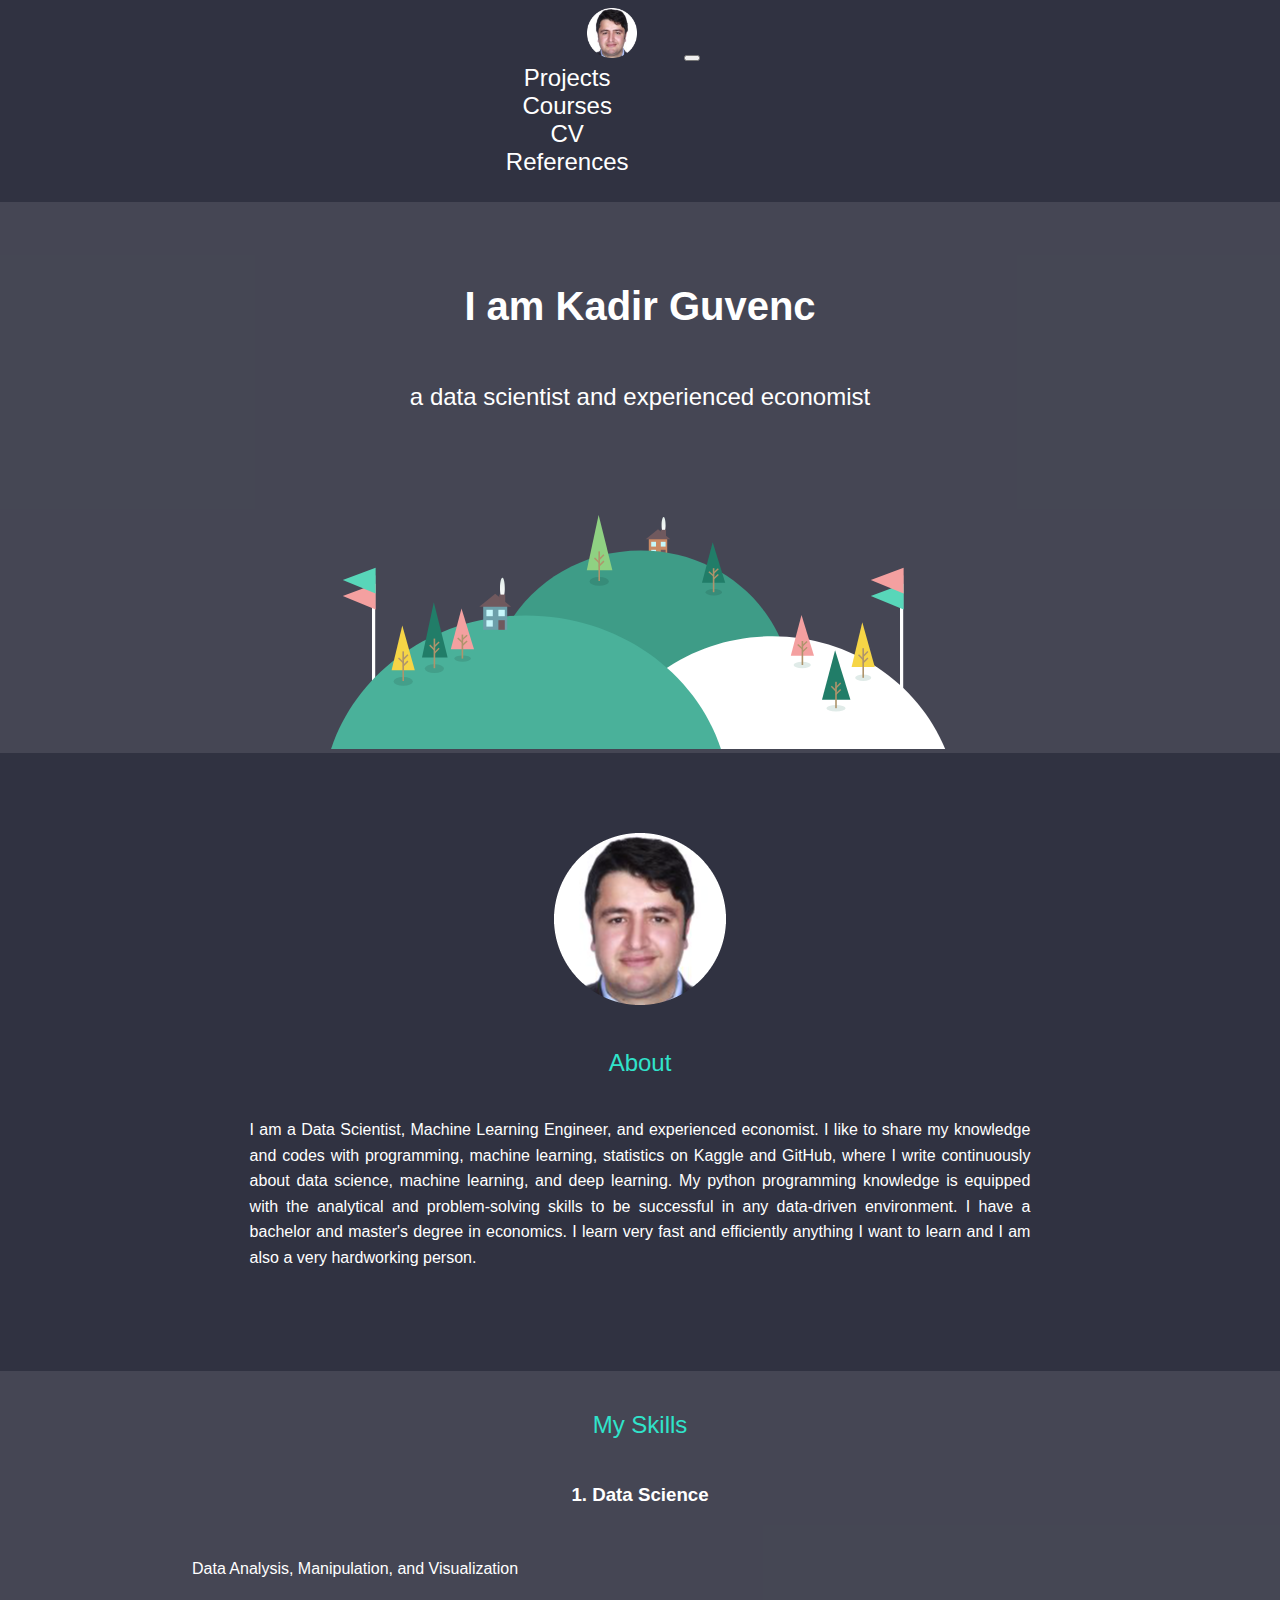
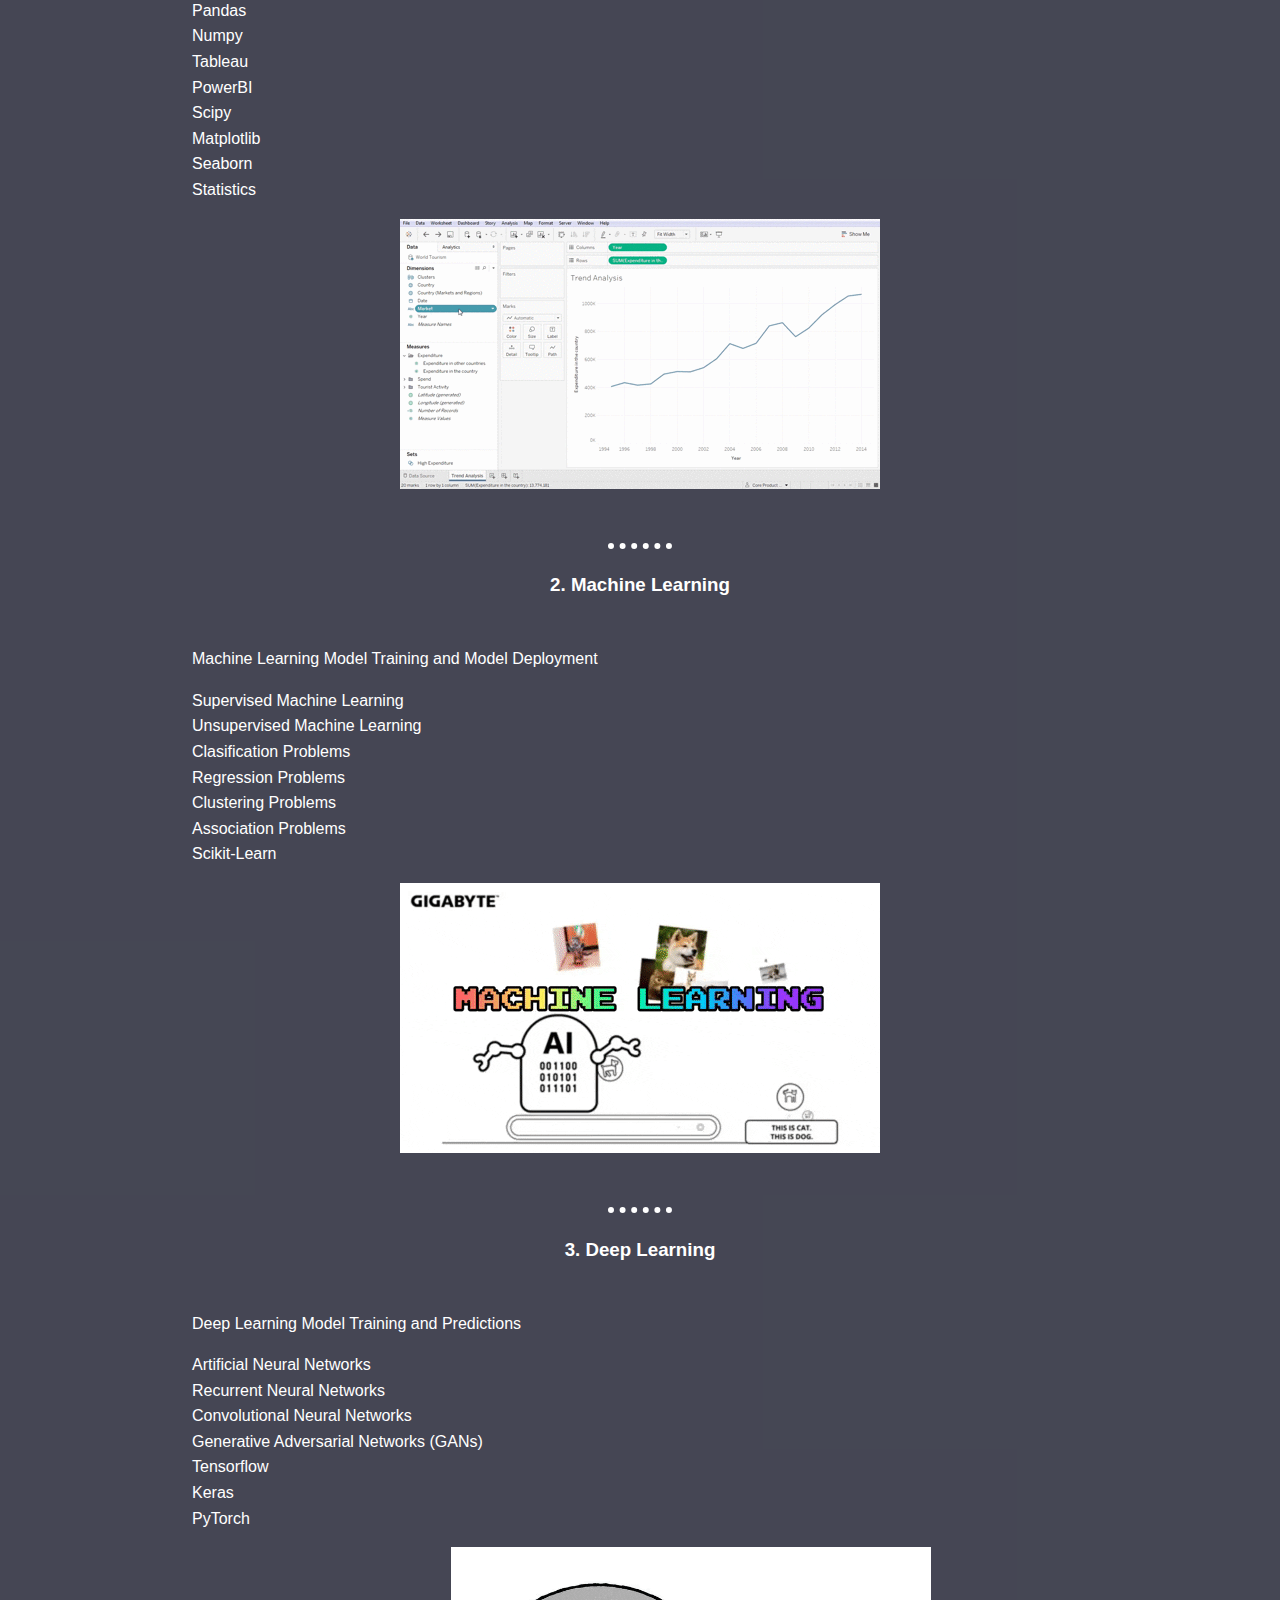
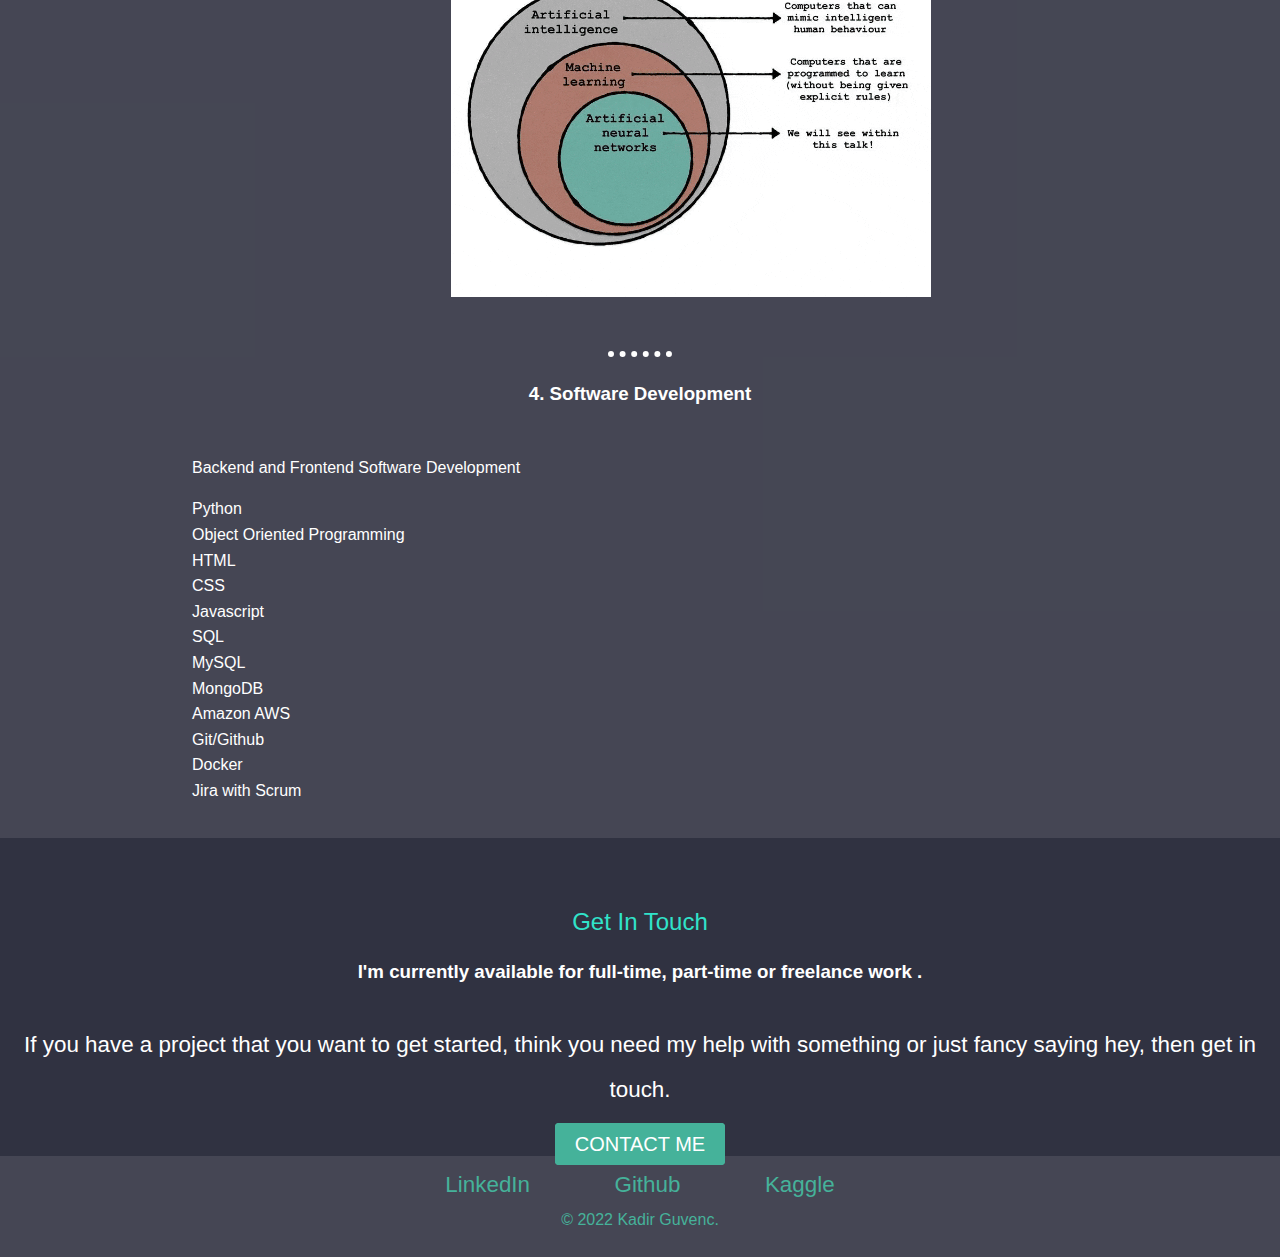
==== index.html @ 765c5919 "main commit" ====
<!DOCTYPE html>
<html>
    <head>
        <meta charset="utf-8">
        <meta http-equiv="X-UA-Compatible" content="IE=edge">
        <title>Kadir Guvenc</title>
        <meta name="description" content="">
        <meta name="viewport" content="width=device-width, initial-scale=1">
        <link
      rel="stylesheet"
      href="https://cdn.jsdelivr.net/npm/bootstrap@4.5.3/dist/css/bootstrap.min.css"
      integrity="sha384-TX8t27EcRE3e/ihU7zmQxVncDAy5uIKz4rEkgIXeMed4M0jlfIDPvg6uqKI2xXr2"
      crossorigin="anonymous"
    />
        <link rel="stylesheet" href="css/styles.css">
        <link rel="icon" href="images/favicon.ico">
        <link rel="preconnect" href="https://fonts.googleapis.com">
        
<link rel="preconnect" href="https://fonts.gstatic.com" crossorigin>
<link href="https://fonts.googleapis.com/css2?family=Merriweather&family=Montserrat&family=Sacramento&display=swap" rel="stylesheet">
    </head>
    <body>
      <div class="container-fluid">
        <nav class="navbar navbar-expand-lg navbar-dark" style="padding: 0;margin-right: 4.1rem;">
          <a class="navbar-brand" href=""
            ><img src="images/kadir-round.png" width="50px" height="50px"
          /></a>
          <button
            class="navbar-toggler"
            type="button"
            data-toggle="collapse"
            data-target="#navbarSupportedContent"
            aria-controls="navbarSupportedContent"
            aria-expanded="false"
            aria-label="Toggle navigation"
          >
            <span class="navbar-toggler-icon"></span>
          </button>
          <div class="collapse navbar-collapse" id="navbarSupportedContent" >
            <ul class="navbar-nav ml-auto" >
              <li class="nav-item">
                <a class="nav-link" href="templates/project.html">Projects</a>
              </li>
              <li class="nav-item">
                <a class="nav-link" href="templates/course.html">Courses</a>
              </li>
              <li class="nav-item">
                <a class="nav-link" href="templates/cv.html">CV</a>
              </li>
              <li class="nav-item">
                <a class="nav-link" href="templates/reference.html">References</a>
              </li>
            </ul>
          </div>
        </nav>
      </div>
        <div class="top-container">
            <h1 class="myname">I am Kadir Guvenc</h1>
            <p class="occupation">a data scientist and experienced economist</p>
            <object class="mountain"  data="images/land.svg" width="300" height="300"> </object>

        </div>
        <div class="middle-container">
            <div class="profile">
              <img src="images/kadir-round.png" alt="">
              <h2 style="padding-top:20px; padding-bottom:20px">About</h2>
              <p class="text-about">I am a Data Scientist, Machine Learning Engineer,  and experienced economist. 
                I like to share my knowledge and codes with programming, machine learning, statistics on Kaggle and GitHub, 
                where I write continuously about data science, machine learning, and deep learning.  
                My python programming knowledge is equipped with the analytical and problem-solving skills to be successful in any data-driven environment.
                 I have a bachelor and master's degree in economics. 
            I learn very fast and efficiently anything I want to learn and I am also a very hardworking person.</p>
            </div></div>
         
            <div class=" skills">
              <h2 style="padding-top:40px; padding-bottom:20px">My Skills</h2>
                <h3>1. Data Science</h3>
                <div class="container-fluid">
                  <div class="row">
                <div class="col-md-4 datascience"> 
                  <p style="text-align: left;"> Data Analysis, Manipulation, and Visualization</p>
                  <p><ul style="text-align:left;">
                    <li> Pandas</li>
                    <li> Numpy</li>
                    <li> Tableau</li>
                    <li> PowerBI</li>
                    <li> Scipy</li>
                    <li> Matplotlib</li>
                    <li> Seaborn</li>
                    <li> Statistics</li>
                  </ul></p>
                </div>
                <div class="col-md-6 datascienceimage"><img class="" src="images/datasceince.gif" alt="">  </div>
              </div>                      
              <hr size="2" class="myline" style="border-color:#fff">
              <h3>2. Machine Learning</h3>
              <div class="container-fluid">
              <div class="row">
                <div class="col-md-4 machinelearning"> 
                  <p style="text-align: left;"> Machine Learning Model Training and Model Deployment</p>
                  <p><ul style="text-align:left;">
                    <li> Supervised Machine Learning</li>
                    <li> Unsupervised Machine Learning</li>
                    <li> Clasification Problems</li>
                    <li> Regression Problems</li>
                    <li> Clustering Problems</li>
                    <li> Association Problems</li>
                    <li> Scikit-Learn</li>
              
                  </ul></p>
                </div>
                <div class="col-md-6 machinelearningimage"><img class="" src="images/machinelearning.gif" alt="">  </div> 
                
              </div>
            </div>
              <hr size="2" class="myline" style="border-color:#fff">
                <h3>3. Deep Learning</h3>
                <div class="container-fluid">
                  <div class="row">
                <div class="col-md-4 deeplearning"> 
                  <p style="text-align:left;"> Deep Learning Model Training and Predictions</p>
                  <p><ul style="text-align:left;">
                    <li> Artificial Neural Networks</li>
                    <li> Recurrent Neural Networks</li>
                    <li> Convolutional  Neural Networks</li>
                    <li> Generative Adversarial Networks (GANs)</li>
                    <li> Tensorflow</li>
                    <li> Keras</li>
                    <li> PyTorch</li>
                  </ul></p>
                </div>
                <div class="col-md-4 deeplearningimage"><img class="" src="images/deeplearning2.gif" alt="">  </div> 
              </div>
              </div>
            </div>
              <hr size="2" class="myline" style="border-color:#fff">
              
                <h3>4. Software Development</h3>
                <div class="container-fluid">
                <div class="row">
                <div class="col-md-4 software"> 
                  <p style="text-align: left;"> Backend and Frontend Software Development</p>
                  <p><ul style="text-align:left;">
                    <li> Python</li>
                    <li> Object Oriented Programming</li>
                    <li> HTML</li>
                    <li> CSS</li>
                    <li> Javascript</li>
                    <li> SQL</li>
                    <li> MySQL</li>
                    <li> MongoDB</li>
                    <li> Amazon AWS</li>
                    <li> Git/Github</li>
                    <li> Docker</li>
                    <li> Jira with Scrum</li>
                  </ul></p>
                </div>
                <div class="col-md-6 softwareimage"><img class="" src="images/software.gif" alt="">  </div> 
              </div>
            </div></div>
    
            <div class="contact-me">
              <h2>Get In Touch</h2>
              <h3 style="color:#fff">I'm currently available for full-time, part-time or freelance work .</h3>
              <p class="contact-message">If you have a project that you want to get started, think you need my help with something or just fancy saying hey, then get in touch.</p>
              <a class="btn contactbutton" href="mailto:kgvenc@gmail.com" style="color: #fff;margin-bottom:2%;width:30%: text-size:1.4rem">CONTACT ME</a>
            </div>
          </div>
          
          
          <div class="bottom-container">
            <a class="footer-link" href="https://www.linkedin.com/in/kadir-g%C3%BCven%C3%A7-b48811123/">LinkedIn</a>
            <a class="footer-link" href="https://github.com/kadirguvenc1986">Github</a>
            <a class="footer-link" href="https://www.kaggle.com/kadirgven">Kaggle</a>
            <p class="footer-copy">© 2022 Kadir Guvenc.</p>
          </div>
          
       
          <script>
    
            var nav = document.getElementById('navlist');
        
            function toggleNav () {       
        
                if ( nav.style.display === "" )
                nav.style.display = "block";
        
                else
                nav.style.display = "";
            }
        
        
            function windowResizeHandler () {
                if ( screen.width > 500 )
                nav.style.display = "";
            }
        
            window.addEventListener("resize", windowResizeHandler);
        
        </script>
        <script src="https://code.jquery.com/jquery-3.5.1.slim.min.js" integrity="sha384-DfXdz2htPH0lsSSs5nCTpuj/zy4C+OGpamoFVy38MVBnE+IbbVYUew+OrCXaRkfj" crossorigin="anonymous"></script>
  <script src="https://cdn.jsdelivr.net/npm/bootstrap@4.5.3/dist/js/bootstrap.bundle.min.js" integrity="sha384-ho+j7jyWK8fNQe+A12Hb8AhRq26LrZ/JpcUGGOn+Y7RsweNrtN/tE3MoK7ZeZDyx" crossorigin="anonymous"></script>
  <script src="https://use.fontawesome.com/08f3a01af2.js"></script>
  <script src="https://code.iconify.design/2/2.2.1/iconify.min.js"></script>
    </body>
</html>
---- css/styles.css ----
body {
  margin: 0;
  padding: 0;
  text-align: center;
  font-family: "Franklin Gothic Medium", "Arial Narrow", Arial, sans-serif;
  color: #fff;
  background-color: #303241;
}

h1 {
  font-family: "Franklin Gothic Medium", "Arial Narrow", Arial, sans-serif;
  color: #66bfbf;
  font-weight: bold;
}
h2 {
  font-family: "Franklin Gothic Medium", "Arial Narrow", Arial, sans-serif;
  color: #30e3ca;
  font-weight: normal;
}
h3 {
  font-family: "Franklin Gothic Medium", "Arial Narrow", Arial, sans-serif;
  color: #fff;
  margin: 2% auto;
}
.row {
  margin: 3% auto;
}
a {
  color: #45b29a;
  font-family: "Franklin Gothic Medium", "Arial Narrow", Arial, sans-serif;
  margin: 10px 40px;
  text-decoration: none;
  font-size: 1.4rem;
  font-weight: 400;
}
a:hover {
  color: #eaf6f6;
}

.top-container {
  position: relative;
  background-color: rgba(255, 255, 255, 0.1);
  margin: 0px;
  border: 0px;
  font-family: "Franklin Gothic Medium", "Arial Narrow", Arial, sans-serif;
  color: #66bfbf;
}
.middle-container {
  margin: 80px auto;
  font-family: "Franklin Gothic Medium", "Arial Narrow", Arial, sans-serif;
}
.bottom-container {
  color: #66bfbf;
  background-color: rgba(255, 255, 255, 0.1);
  padding: 1rem 0;
  display: block;
  text-align: center;
  align-items: center;
  font-family: "Franklin Gothic Medium", "Arial Narrow", Arial, sans-serif;
}
.upper-cloud {
  position: relative;
  left: 20%;
  width: 200px;
  height: 200px;
  margin-right: 2%;
}
.lower-cloud {
  position: absolute;
  width: 200px;
  height: 200px;
  bottom: 30%;
  left: 10%;
}
.mountain {
  margin-top: 5%;
  width: 50%;
  height: 50%;
}
.myname {
  padding-top: 5%;
  line-height: 2;
  width:100%
  margin: 0 auto 0 auto;
  font-size: 2.5rem;
  color: #fff;
  text-align:center;
}
.occupation {
  text-align:center;
  line-height: 2;
  font-size: 1.5rem;
  color: #fff;
  font-weight: normal;
  width:100%
}
.profile {
  color: #66bfbf;
  text-align: center;
}
.text-about {
  text-align: justify;
  width: 61%;
  margin: auto auto 100px auto;
  color: #fff;
  line-height: 1.6;
}
.myline {
  border-style: none;
  border-top-style: dotted;
  width: 5%;
  border-color: #fff;
  border-width: 6px;
  margin: auto;
}
.row {
  margin: 50px auto;
  text-align: center;
}
.skills {
  margin: 70px auto;
  width: 100%;
  background-color: rgba(255, 255, 255, 0.1);
  color: #fff;
}
.datascience {
  line-height: 1.6;
  text-align: center;
  margin-left: 15%;
}
.datascienceimage {
  text-align: center;
}
.machinelearning {
  line-height: 1.6;
  margin-left: 15%;
  text-align: center;
}
.machinelearningimage {
  text-align: center;
}
.deeplearning {
  line-height: 1.6;
  text-align: center;
  margin-left: 15%;
}
.deeplearningimage {
  text-align: center;
  align-items: center;
  margin-left: 8%;
}
.software {
  line-height: 1.6;
  line-height: 1.6;
  margin-left: 15%;
}
.softwareimage {
  text-align: center;
}
.contact-message {
  width: 40%;
  margin: 40px auto 20px;
  font-weight: 300px;
  line-height: 2;
  font-size: 1.4rem;
  width: 100%;
}
.btn {
  background: #45b29a;
  background-image: -webkit-linear-gradient(top, #45b29a, #45b29a);
  background-image: -moz-linear-gradient(top, #45b29a, #45b29a);
  background-image: -ms-linear-gradient(top, #45b29a, #45b29a);
  background-image: -o-linear-gradient(top, #45b29a, #45b29a);
  background-image: linear-gradient(to bottom, #45b29a, #45b29a);
  -webkit-border-radius: 4;
  -moz-border-radius: 4;
  border-radius: 4px;
  font-family: Arial;
  color: #1b7f69;
  font-size: 20px;
  padding: 10px 20px 10px 20px;
  text-decoration: none;
}

.btn:hover {
  background: #3cb0fd;
  background-image: -webkit-linear-gradient(top, #3cb0fd, #3498db);
  background-image: -moz-linear-gradient(top, #3cb0fd, #3498db);
  background-image: -ms-linear-gradient(top, #3cb0fd, #3498db);
  background-image: -o-linear-gradient(top, #3cb0fd, #3498db);
  background-image: linear-gradient(to bottom, #3cb0fd, #3498db);
  font-family: "Montserrat", sans-serif;
  text-decoration: none;
}
.footer-copy {
  color: #45b29a;
  text-align: center;
  font-weight: 400;
  margin: 1% auto;
  font-family: "Franklin Gothic Medium", "Arial Narrow", Arial, sans-serif;
}
.contact-me {
  margin-top: 70px;
  color: #fff;
}

#toggle-nav {
  display: none;
  margin: auto;
  cursor: pointer;
}
#testimonials {
  text-align: center;
  background-color: #eaf6f6;
  color: #000;
  font-size: 1.5rem;
}
#carouselTestiomonials {
  background-color: #eaf6f6;
}
.carousel-item {
  padding: 7% 15% 7% 15%;
}
.testimonial-image {
  border-radius: 100%;
  margin-right: 2%;
}

@media all and (max-width: 800px) {
  .text-about {
  text-align: justify;
  width: 90%;
  margin: auto auto 100px auto;
  color: #fff;
  line-height: 1.6;
}
  .deeplearningimage{display:none;}
  .datascienceimage{display:none;}
  .softwareimage{display:none;}
  .machinelearningimage{display:none;}
  .upper-cloud {
    align-items: center;
    text-align: center;
    display:none;
  }
  .testimonial-image {
    border-radius: 100%;
    margin-right: 2%;
    width: 200px;
    height: 200px;
    align-items: center;
    text-align: center;
  }
  .contactbutton {
    width: 100px;
    font-size: 0.8rem;
  }
  .lower-cloud {
   align-items: center;
    text-align: center;
    display:none;
  }
  .myname {
    margin-top: 5%;
    margin-bottom: 12%;
    width: 100%;
    margin: 0 auto 0 auto;
    font-size: 1.3rem;
    color: #fff;
    line-height: 2;
    align-items:center;
    text-align:center;
  }
  .occupation {
    margin-bottom: 12%;
    font-size: 1.2rem;
    line-height: 2;
    width: 100%;
    align-items:center;
    text-align:center;
  }
  .navbar {
    padding: 1.6em;
  }

  #navlist {
    flex-direction: column;
    display: none;
  }

  #toggle-nav {
    display: block;
    color: white;
    margin-right:3%;
    padding-right:3%;
  }
}
.navbar {
  font-size: 1.5rem;
  font-family: "Franklin Gothic Medium", "Arial Narrow", Arial, sans-serif;
  text-align: center;
  margin: 0.6% 2.5%;
}
.nav-item {
  margin-right: 7rem;
}
.nav-link {
  font-size: 1.5rem;
}
.reference-navbar {
  font-size: 1.5rem;
  font-family: "Franklin Gothic Medium", "Arial Narrow", Arial, sans-serif;
  background-color: #303241;
  padding: 0;
}
body {
  background-color: #303241;
}
#mainCoantiner {
  background-image: url("https://1.bp.blogspot.com/-Fo3iRt97ZXY/XvSG4EMwi0I/AAAAAAAAVEo/mrApRTcVVRk1m-fX9K-ffNwRUXlHUocdwCLcBGAsYHQ/s1600/h.jpg");

  background-color: #181828;
  height: 100%;
  width: 100%;
  padding-bottom: 50px;
}

.nav-link {
  color: #fff;
}
.mystyleSec {
  background-image: url(http://thepatternlibrary.com/img/h.jpg);
}

.mystylethird {
  background-image: url("https://www.toptal.com/designers/subtlepatterns/patterns/binding_dark.png");
}
/*************header*******/

.main-header {
  top: 0;
  left: 0;
  z-index: 20;
  -webkit-transform: translate3d(0, 0, 0);
  height: 70px;
  width: 100%;
  bottom: inherit;
  text-align: center;
  background: rgba(28, 31, 47, 0.16);
  overflow: hidden;
  border: 1px solid #2e344d;
  -webkit-transition: all 0.3s ease-in-out 0s;
  -moz-transition: all 0.3s ease-in-out 0s;
  -ms-transition: all 0.3s ease-in-out 0s;
  -o-transition: all 0.3s ease-in-out 0s;
  transition: all 0.3s ease-in-out 0s;
  box-shadow: 10px 10px 36px rgb(0, 0, 0, 0.5),
    -13px -13px 23px rgba(255, 255, 255, 0.03);
  border-width: 1px 0px 0 1px;
}

.folio-btn {
  position: absolute;
  bottom: 0;
  background: rgba(255, 255, 255, 0.03);
  border-top: 1px solid rgba(255, 255, 255, 0.1);
  right: 0;
  height: 70px;
  width: 70px;
}

.folio-btn-item {
  position: absolute;
  width: 40px;
  height: 40px;
  left: 15px;
  top: 15px;
}

.folio-btn-dot {
  float: left;
  width: 33.3%;
  height: 33.3%;
  position: relative;
}

.folio-btn-dot:before {
  content: "";
  position: absolute;
  left: 50%;
  top: 50%;
  width: 4px;
  height: 4px;
  margin: -2px 0 0 -2px;
  border-radius: 50%;
  transition: all 300ms linear;
  transform: scale(1);
}

.folio-btn-dot:before {
  background: #00bcd4;
}

.folio-btn:hover .folio-btn-dot:first-child:before,
.folio-btn:hover .folio-btn-dot:nth-child(3):before,
.folio-btn:hover .folio-btn-dot:nth-child(4):before,
.folio-btn:hover .folio-btn-dot:nth-child(8):before {
  transform: scale(1.8);
  opacity: 0.5;
}

/***social***/
.header-social {
  position: absolute;
  z-index: 20;
  width: auto;
  bottom: 17px;
  right: 90px;
  padding: 0;
  min-width: 140px;
  box-shadow: 3px 9px 16px rgb(0, 0, 0, 0.4),
    -3px -3px 10px rgba(255, 255, 255, 0.06),
    inset 14px 14px 26px rgb(0, 0, 0, 0.3),
    inset -3px -3px 15px rgba(255, 255, 255, 0.05);
  border-width: 1px 0px 0px 1px;
  border-style: solid;
  border-color: #2e344d;
}

.header-social:before {
  background: #00bcd4;
}

.header-social:before {
  content: "";
  position: absolute;
  left: 50%;
  top: -3px;
  width: 36px;
  margin-left: -18px;
  height: 6px;
}

.header-social li {
  display: block;
  float: left;
  margin-top: 0;
}

.header-social li a {
  width: 36px;
  height: 36px;
  line-height: 36px;
  display: inline-block;
  font-size: 12px;
  border-style: solid;
  color: rgba(255, 255, 255, 0.41);
  border: 1px solid rgba(255, 255, 255, 0.08);
  transition: all 300ms linear;
}

.header-social li a:hover {
  color: #00bcd4;
  cursor: pointer;
}

ul,
li {
  border: none;
  outline: 0;
  font-weight: inherit;
  font-style: inherit;
  font-size: 100%;
  font-family: inherit;
  vertical-align: baseline;
  text-decoration: none;
  margin: 0;
  padding: 0;
}

ol,
ul {
  list-style: none;
}

.main-header:before {
  content: "";
  position: absolute;
  left: 10px;
  width: 60px;
  height: 1px;
  bottom: 120px;
  background: rgba(255, 255, 255, 0.1);
}

/***end*****/

.card {
  border: none;
  border-radius: 30px;
  background-color: #14edaa;
}

.wow-bg {
  background-color: #141421;
  border: 1px solid #2e2e4c;
  box-shadow: 3px 9px 16px rgb(0, 0, 0, 0.4),
    -3px -3px 10px rgba(255, 255, 255, 0.06),
    inset 14px 14px 26px rgb(0, 0, 0, 0.3),
    inset -3px -3px 15px rgba(255, 255, 255, 0.05);
  border-radius: 10px;
  margin-top: 4px;
}

.starsec {
  content: " ";
  position: absolute;
  width: 3px;
  height: 3px;
  background: transparent;
  box-shadow: 571px 173px #00bcd4, 1732px 143px #00bcd4, 1745px 454px #ff5722,
    234px 784px #00bcd4, 1793px 1123px #ff9800, 1076px 504px #03a9f4,
    633px 601px #ff5722, 350px 630px #ffeb3b, 1164px 782px #00bcd4,
    76px 690px #3f51b5, 1825px 701px #cddc39, 1646px 578px #ffeb3b,
    544px 293px #2196f3, 445px 1061px #673ab7, 928px 47px #00bcd4,
    168px 1410px #8bc34a, 777px 782px #9c27b0, 1235px 1941px #9c27b0,
    104px 1690px #8bc34a, 1167px 1338px #e91e63, 345px 1652px #009688,
    1682px 1196px #f44336, 1995px 494px #8bc34a, 428px 798px #ff5722,
    340px 1623px #f44336, 605px 349px #9c27b0, 1339px 1344px #673ab7,
    1102px 1745px #3f51b5, 1592px 1676px #2196f3, 419px 1024px #ff9800,
    630px 1033px #4caf50, 1995px 1644px #00bcd4, 1092px 712px #9c27b0,
    1355px 606px #f44336, 622px 1881px #cddc39, 1481px 621px #9e9e9e,
    19px 1348px #8bc34a, 864px 1780px #e91e63, 442px 1136px #2196f3,
    67px 712px #ff5722, 89px 1406px #f44336, 275px 321px #009688,
    592px 630px #e91e63, 1012px 1690px #9c27b0, 1749px 23px #673ab7,
    94px 1542px #ffeb3b, 1201px 1657px #3f51b5, 1505px 692px #2196f3,
    1799px 601px #03a9f4, 656px 811px #00bcd4, 701px 597px #00bcd4,
    1202px 46px #ff5722, 890px 569px #ff5722, 1613px 813px #2196f3,
    223px 252px #ff9800, 983px 1093px #f44336, 726px 1029px #ffc107,
    1764px 778px #cddc39, 622px 1643px #f44336, 174px 1559px #673ab7,
    212px 517px #00bcd4, 340px 505px #fff, 1700px 39px #fff,
    1768px 516px #f44336, 849px 391px #ff9800, 228px 1824px #fff,
    1119px 1680px #ffc107, 812px 1480px #3f51b5, 1438px 1585px #cddc39,
    137px 1397px #fff, 1080px 456px #673ab7, 1208px 1437px #03a9f4,
    857px 281px #f44336, 1254px 1306px #cddc39, 987px 990px #4caf50,
    1655px 911px #00bcd4, 1102px 1216px #ff5722, 1807px 1044px #fff,
    660px 435px #03a9f4, 299px 678px #4caf50, 1193px 115px #ff9800,
    918px 290px #cddc39, 1447px 1422px #ffeb3b, 91px 1273px #9c27b0,
    108px 223px #ffeb3b, 146px 754px #00bcd4, 461px 1446px #ff5722,
    1004px 391px #673ab7, 1529px 516px #f44336, 1206px 845px #cddc39,
    347px 583px #009688, 1102px 1332px #f44336, 709px 1756px #00bcd4,
    1972px 248px #fff, 1669px 1344px #ff5722, 1132px 406px #f44336,
    320px 1076px #cddc39, 126px 943px #ffeb3b, 263px 604px #ff5722,
    1546px 692px #f44336;
  animation: animStar 150s linear infinite;
}

.starthird {
  content: " ";
  position: absolute;
  width: 3px;
  height: 3px;
  background: transparent;
  box-shadow: 571px 173px #00bcd4, 1732px 143px #00bcd4, 1745px 454px #ff5722,
    234px 784px #00bcd4, 1793px 1123px #ff9800, 1076px 504px #03a9f4,
    633px 601px #ff5722, 350px 630px #ffeb3b, 1164px 782px #00bcd4,
    76px 690px #3f51b5, 1825px 701px #cddc39, 1646px 578px #ffeb3b,
    544px 293px #2196f3, 445px 1061px #673ab7, 928px 47px #00bcd4,
    168px 1410px #8bc34a, 777px 782px #9c27b0, 1235px 1941px #9c27b0,
    104px 1690px #8bc34a, 1167px 1338px #e91e63, 345px 1652px #009688,
    1682px 1196px #f44336, 1995px 494px #8bc34a, 428px 798px #ff5722,
    340px 1623px #f44336, 605px 349px #9c27b0, 1339px 1344px #673ab7,
    1102px 1745px #3f51b5, 1592px 1676px #2196f3, 419px 1024px #ff9800,
    630px 1033px #4caf50, 1995px 1644px #00bcd4, 1092px 712px #9c27b0,
    1355px 606px #f44336, 622px 1881px #cddc39, 1481px 621px #9e9e9e,
    19px 1348px #8bc34a, 864px 1780px #e91e63, 442px 1136px #2196f3,
    67px 712px #ff5722, 89px 1406px #f44336, 275px 321px #009688,
    592px 630px #e91e63, 1012px 1690px #9c27b0, 1749px 23px #673ab7,
    94px 1542px #ffeb3b, 1201px 1657px #3f51b5, 1505px 692px #2196f3,
    1799px 601px #03a9f4, 656px 811px #00bcd4, 701px 597px #00bcd4,
    1202px 46px #ff5722, 890px 569px #ff5722, 1613px 813px #2196f3,
    223px 252px #ff9800, 983px 1093px #f44336, 726px 1029px #ffc107,
    1764px 778px #cddc39, 622px 1643px #f44336, 174px 1559px #673ab7,
    212px 517px #00bcd4, 340px 505px #fff, 1700px 39px #fff,
    1768px 516px #f44336, 849px 391px #ff9800, 228px 1824px #fff,
    1119px 1680px #ffc107, 812px 1480px #3f51b5, 1438px 1585px #cddc39,
    137px 1397px #fff, 1080px 456px #673ab7, 1208px 1437px #03a9f4,
    857px 281px #f44336, 1254px 1306px #cddc39, 987px 990px #4caf50,
    1655px 911px #00bcd4, 1102px 1216px #ff5722, 1807px 1044px #fff,
    660px 435px #03a9f4, 299px 678px #4caf50, 1193px 115px #ff9800,
    918px 290px #cddc39, 1447px 1422px #ffeb3b, 91px 1273px #9c27b0,
    108px 223px #ffeb3b, 146px 754px #00bcd4, 461px 1446px #ff5722,
    1004px 391px #673ab7, 1529px 516px #f44336, 1206px 845px #cddc39,
    347px 583px #009688, 1102px 1332px #f44336, 709px 1756px #00bcd4,
    1972px 248px #fff, 1669px 1344px #ff5722, 1132px 406px #f44336,
    320px 1076px #cddc39, 126px 943px #ffeb3b, 263px 604px #ff5722,
    1546px 692px #f44336;
  animation: animStar 10s linear infinite;
}

.starfourth {
  content: " ";
  position: absolute;
  width: 2px;
  height: 2px;
  background: transparent;
  box-shadow: 571px 173px #00bcd4, 1732px 143px #00bcd4, 1745px 454px #ff5722,
    234px 784px #00bcd4, 1793px 1123px #ff9800, 1076px 504px #03a9f4,
    633px 601px #ff5722, 350px 630px #ffeb3b, 1164px 782px #00bcd4,
    76px 690px #3f51b5, 1825px 701px #cddc39, 1646px 578px #ffeb3b,
    544px 293px #2196f3, 445px 1061px #673ab7, 928px 47px #00bcd4,
    168px 1410px #8bc34a, 777px 782px #9c27b0, 1235px 1941px #9c27b0,
    104px 1690px #8bc34a, 1167px 1338px #e91e63, 345px 1652px #009688,
    1682px 1196px #f44336, 1995px 494px #8bc34a, 428px 798px #ff5722,
    340px 1623px #f44336, 605px 349px #9c27b0, 1339px 1344px #673ab7,
    1102px 1745px #3f51b5, 1592px 1676px #2196f3, 419px 1024px #ff9800,
    630px 1033px #4caf50, 1995px 1644px #00bcd4, 1092px 712px #9c27b0,
    1355px 606px #f44336, 622px 1881px #cddc39, 1481px 621px #9e9e9e,
    19px 1348px #8bc34a, 864px 1780px #e91e63, 442px 1136px #2196f3,
    67px 712px #ff5722, 89px 1406px #f44336, 275px 321px #009688,
    592px 630px #e91e63, 1012px 1690px #9c27b0, 1749px 23px #673ab7,
    94px 1542px #ffeb3b, 1201px 1657px #3f51b5, 1505px 692px #2196f3,
    1799px 601px #03a9f4, 656px 811px #00bcd4, 701px 597px #00bcd4,
    1202px 46px #ff5722, 890px 569px #ff5722, 1613px 813px #2196f3,
    223px 252px #ff9800, 983px 1093px #f44336, 726px 1029px #ffc107,
    1764px 778px #cddc39, 622px 1643px #f44336, 174px 1559px #673ab7,
    212px 517px #00bcd4, 340px 505px #fff, 1700px 39px #fff,
    1768px 516px #f44336, 849px 391px #ff9800, 228px 1824px #fff,
    1119px 1680px #ffc107, 812px 1480px #3f51b5, 1438px 1585px #cddc39,
    137px 1397px #fff, 1080px 456px #673ab7, 1208px 1437px #03a9f4,
    857px 281px #f44336, 1254px 1306px #cddc39, 987px 990px #4caf50,
    1655px 911px #00bcd4, 1102px 1216px #ff5722, 1807px 1044px #fff,
    660px 435px #03a9f4, 299px 678px #4caf50, 1193px 115px #ff9800,
    918px 290px #cddc39, 1447px 1422px #ffeb3b, 91px 1273px #9c27b0,
    108px 223px #ffeb3b, 146px 754px #00bcd4, 461px 1446px #ff5722,
    1004px 391px #673ab7, 1529px 516px #f44336, 1206px 845px #cddc39,
    347px 583px #009688, 1102px 1332px #f44336, 709px 1756px #00bcd4,
    1972px 248px #fff, 1669px 1344px #ff5722, 1132px 406px #f44336,
    320px 1076px #cddc39, 126px 943px #ffeb3b, 263px 604px #ff5722,
    1546px 692px #f44336;
  animation: animStar 50s linear infinite;
}

.starfifth {
  content: " ";
  position: absolute;
  width: 1px;
  height: 1px;
  background: transparent;
  box-shadow: 571px 173px #00bcd4, 1732px 143px #00bcd4, 1745px 454px #ff5722,
    234px 784px #00bcd4, 1793px 1123px #ff9800, 1076px 504px #03a9f4,
    633px 601px #ff5722, 350px 630px #ffeb3b, 1164px 782px #00bcd4,
    76px 690px #3f51b5, 1825px 701px #cddc39, 1646px 578px #ffeb3b,
    544px 293px #2196f3, 445px 1061px #673ab7, 928px 47px #00bcd4,
    168px 1410px #8bc34a, 777px 782px #9c27b0, 1235px 1941px #9c27b0,
    104px 1690px #8bc34a, 1167px 1338px #e91e63, 345px 1652px #009688,
    1682px 1196px #f44336, 1995px 494px #8bc34a, 428px 798px #ff5722,
    340px 1623px #f44336, 605px 349px #9c27b0, 1339px 1344px #673ab7,
    1102px 1745px #3f51b5, 1592px 1676px #2196f3, 419px 1024px #ff9800,
    630px 1033px #4caf50, 1995px 1644px #00bcd4, 1092px 712px #9c27b0,
    1355px 606px #f44336, 622px 1881px #cddc39, 1481px 621px #9e9e9e,
    19px 1348px #8bc34a, 864px 1780px #e91e63, 442px 1136px #2196f3,
    67px 712px #ff5722, 89px 1406px #f44336, 275px 321px #009688,
    592px 630px #e91e63, 1012px 1690px #9c27b0, 1749px 23px #673ab7,
    94px 1542px #ffeb3b, 1201px 1657px #3f51b5, 1505px 692px #2196f3,
    1799px 601px #03a9f4, 656px 811px #00bcd4, 701px 597px #00bcd4,
    1202px 46px #ff5722, 890px 569px #ff5722, 1613px 813px #2196f3,
    223px 252px #ff9800, 983px 1093px #f44336, 726px 1029px #ffc107,
    1764px 778px #cddc39, 622px 1643px #f44336, 174px 1559px #673ab7,
    212px 517px #00bcd4, 340px 505px #fff, 1700px 39px #fff,
    1768px 516px #f44336, 849px 391px #ff9800, 228px 1824px #fff,
    1119px 1680px #ffc107, 812px 1480px #3f51b5, 1438px 1585px #cddc39,
    137px 1397px #fff, 1080px 456px #673ab7, 1208px 1437px #03a9f4,
    857px 281px #f44336, 1254px 1306px #cddc39, 987px 990px #4caf50,
    1655px 911px #00bcd4, 1102px 1216px #ff5722, 1807px 1044px #fff,
    660px 435px #03a9f4, 299px 678px #4caf50, 1193px 115px #ff9800,
    918px 290px #cddc39, 1447px 1422px #ffeb3b, 91px 1273px #9c27b0,
    108px 223px #ffeb3b, 146px 754px #00bcd4, 461px 1446px #ff5722,
    1004px 391px #673ab7, 1529px 516px #f44336, 1206px 845px #cddc39,
    347px 583px #009688, 1102px 1332px #f44336, 709px 1756px #00bcd4,
    1972px 248px #fff, 1669px 1344px #ff5722, 1132px 406px #f44336,
    320px 1076px #cddc39, 126px 943px #ffeb3b, 263px 604px #ff5722,
    1546px 692px #f44336;
  animation: animStar 80s linear infinite;
}

@keyframes animStar {
  0% {
    transform: translateY(0px);
  }
  100% {
    transform: translateY(-2000px);
  }
}

.logn-btn {
  background: #1c1f2f;
  border-radius: 30px;
  overflow: hidden;
  border: 1px solid #2e344d;
  -webkit-transition: all 0.3s ease-in-out 0s;
  -moz-transition: all 0.3s ease-in-out 0s;
  -ms-transition: all 0.3s ease-in-out 0s;
  -o-transition: all 0.3s ease-in-out 0s;
  transition: all 0.3s ease-in-out 0s;
  /* box-shadow: 10px 10px 36px rgb(0,0,0,0.5), -13px -13px 23px rgba(255,255,255, 0.03), inset 14px 14px 70px rgb(0,0,0,0.2), inset -15px -15px 30px rgba(255,255,255, 0.04); */
  box-shadow: 0px 2px 26px rgb(0, 0, 0, 0.5),
    0px 7px 13px rgba(255, 255, 255, 0.03);
  margin-top: 30px;
}

.logn-btn:hover {
  background-color: #1c1f2f;
  border-radius: 50px;
  min-width: 140px;
  /* box-shadow: 10px 10px 36px rgb(0,0,0,0.5), -13px -13px 23px rgba(255,255,255, 0.03), inset 14px 14px 70px rgb(0,0,0,0.2), inset -15px -15px 30px rgba(255,255,255, 0.04); */
  box-shadow: 3px 9px 16px rgb(0, 0, 0, 0.4),
    -3px -3px 10px rgba(255, 255, 255, 0.06),
    inset 14px 14px 26px rgb(0, 0, 0, 0.3),
    inset -3px -3px 15px rgba(255, 255, 255, 0.05);
  border-width: 1px 0px 0px 1px;
  border-style: solid;
  border-color: #2e344d;
}

.textbox-dg {
  background: rgba(28, 31, 47, 0.16);
  border-radius: 4px;
  overflow: hidden;
  border: 1px solid #2e344d;
  -webkit-transition: all 0.3s ease-in-out 0s;
  -moz-transition: all 0.3s ease-in-out 0s;
  -ms-transition: all 0.3s ease-in-out 0s;
  -o-transition: all 0.3s ease-in-out 0s;
  transition: all 0.3s ease-in-out 0s;
  /* box-shadow: 10px 10px 36px rgb(0,0,0,0.5), -13px -13px 23px rgba(255,255,255, 0.03), inset 14px 14px 70px rgb(0,0,0,0.2), inset -15px -15px 30px rgba(255,255,255, 0.04); */
  box-shadow: 10px 10px 36px rgb(0, 0, 0, 0.5),
    -13px -13px 23px rgba(255, 255, 255, 0.03);
  border-width: 1px 0px 0 1px;
  margin-top: 15px;
}

.form-control:focus {
  border: 1px solid #344d2e;
  color: #495057;
  outline: 0;
  background: rgb(17, 20, 31);
  border-radius: 4px;
  transition: all 0.3s ease-in-out 0s;
  /* box-shadow: 10px 10px 36px rgb(0,0,0,0.5), -13px -13px 23px rgba(255,255,255, 0.03), inset 14px 14px 70px rgb(0,0,0,0.2), inset -15px -15px 30px rgba(255,255,255, 0.04); */
  box-shadow: 10px 10px 36px rgb(0, 0, 0, 0.5),
    -13px -13px 23px rgba(255, 255, 255, 0.03);
}

.btn-link {
  color: #344d2e;
}

.btn-link:hover {
  color: #2b7a19;
  text-decoration: underline;
}

.btn-primary:not(:disabled):not(.disabled).active,
.btn-primary:not(:disabled):not(.disabled):active,
.show > .btn-primary.dropdown-toggle {
  color: #807f7f;
  background-color: transparent;
  border-color: #2b7a19;
}

.btn-primary.focus,
.btn-primary:focus {
  color: #fff;
  background-color: transparent;
  border-color: transparent;
  box-shadow: 0 0 0 0.2rem rgba(0, 255, 110, 0.25);
}

.mt-6,
.my-6 {
  margin-top: 2rem !important;
}

.socila-btn {
  height: 40px;
  border-radius: 10%;
  width: 40px;
  box-shadow: 3px 9px 16px rgb(0, 0, 0, 0.4),
    -3px -3px 10px rgba(255, 255, 255, 0.06),
    inset 14px 14px 26px rgb(0, 0, 0, 0.3),
    inset -3px -3px 15px rgba(255, 255, 255, 0.05);
  border-width: 1px 0px 0px 1px;
  border-style: solid;
  border-color: rgba(255, 255, 255, 0.2);
  margin-right: 10px;
}

.fb-color {
  color: #3b5998;
}

.incolor {
  color: #007bff;
}

.tweetcolor {
  color: #41a4f7;
}
.driblecolor {
  color: #e83e8c;
}

.colorboard {
  color: #00ffaaed;
}

/***********pricing table**********/
.title-h1 {
  margin-top: 0.5em;
  margin-bottom: 1.4em;
  letter-spacing: 0.05em;
  text-transform: uppercase;
  line-height: inherit;
  color: #ffffff;
  font-size: 38px;
}

.title-h1 .light {
  font-weight: normal;
}

.pricing-price-wrapper {
  background-color: rgba(71, 71, 72, 0.2);
  border-top-right-radius: 50%;
  border-top-left-radius: 50%;
  padding-top: 45px;
  padding-bottom: 34px;
  text-align: center;
  box-shadow: 20px 20px 60px rgba(0, 0, 0, 0.13),
    -20px -20px 60px rgba(29, 29, 29, 0.08);
}
.pricing-price {
  background-color: #393b4a;
  background-color: #00bcd4;
  -webkit-box-shadow: 0px 0px 0px 10px rgba(0, 188, 212, 0.31);
  -moz-box-shadow: 0px 0px 0px 10px rgba(0, 188, 212, 0.31);
  box-shadow: 0px 0px 0px 10px rgba(0, 188, 212, 0.31);
  color: #fff;
  border-radius: 50%;
  height: 180px;
  width: 180px;
  display: inline-block;
  padding-top: 46px;
}

.pricing-cost {
  font-size: 50px;
  font-weight: 300;
  line-height: 1;
}

.pricing-table-style-4 .time {
  font-size: 24px;
  font-weight: 300;
}

.pricing-row-title {
  background-color: #303241;
  padding: 26px 10px;
  text-align: center;
}

.pricing_row_title {
  color: #00bcd4;
  line-height: 38px;
  font-size: 24px;
  font-weight: 700;
  text-transform: uppercase;
}

.pricing-table.pricing-table-style-4 .pricing-row {
  background-color: #393b4a;
}
.pricing-table-style-4 figure.pricing-row:first-of-type {
  padding-top: 15px;
}
.pricing-table-style-4 .pricing-row {
  padding: 5px 10px;
}
figure {
  margin: 0;
  display: block;
}

figure {
  display: block;
  padding-block-start: 0.4em;
  padding-block-end: 0.4em;
  padding-inline-start: 40px;
  padding-inline-end: 40px;
  background-color: rgba(51, 51, 51, 0.4117647058823529);
  text-align: left;
}

.pricing-row:before {
  vertical-align: middle;
  content: "\f058";
  font-family: "Font Awesome 5 Free";
  color: #00bfa5;
  text-align: center;
  padding-right: 10px;
}

.strike:before {
  content: none;
}
.pricing_row_title {
  color: #00bcd4;
}

body {
  color: #5f727f;
}

.pricing-column {
  float: none;
  display: inline-block;
  text-align: left;
  vertical-align: top;
  margin-bottom: 42px;
  -webkit-transition: all 0.3s ease-in-out 0s;
  -moz-transition: all 0.3s ease-in-out 0s;
  -ms-transition: all 0.3s ease-in-out 0s;
  -o-transition: all 0.3s ease-in-out 0s;
  transition: all 0.3s ease-in-out 0s;
}

.pricing-column-wrapper {
  min-width: 271px;
  text-align: center;
}

.pricing-row-title {
  background-color: rgba(48, 50, 65, 0.2);
}

.margin-body {
  position: relative;
  width: 90%;
  box-sizing: border-box;
  margin: auto;
}

.pricing-row {
  border-top: 1px solid #7273723b;
}

.pricing-price-wrapper {
  border-top-right-radius: 50%;
  border-top-left-radius: 50%;
  padding-top: 45px;
}

.pricing-column-wrapper + .pricing-column-wrapper .pricing-price {
  background-color: #a637ec;
  -webkit-box-shadow: 0px 0px 0px 10px rgba(166, 55, 236, 0.31);
  -moz-box-shadow: 0px 0px 0px 10px rgba(166, 55, 236, 0.31);
  box-shadow: 0px 0px 0px 10px rgba(166, 55, 236, 0.31);
}

.strike {
  text-decoration: line-through;
  color: #99a9b5;
}

.pricing-column-wrapper + .pricing-column-wrapper .pricing_row_title {
  color: #a637ec;
}

.pricing-column-wrapper
  + .pricing-column-wrapper
  + .pricing-column-wrapper
  .pricing_row_title {
  color: #ee417c;
}

.pricing-column-wrapper
  + .pricing-column-wrapper
  + .pricing-column-wrapper
  .pricing-price {
  background-color: #ee417c;
  -webkit-box-shadow: 0px 0px 0px 10px rgba(238, 65, 124, 0.31);
  -moz-box-shadow: 0px 0px 0px 10px rgba(238, 65, 124, 0.31);
  box-shadow: 0px 0px 0px 10px rgba(238, 65, 124, 0.31);
}

.pricing-column-wrapper
  + .pricing-column-wrapper
  + .pricing-column-wrapper
  + .pricing-column-wrapper
  .pricing_row_title {
  color: #ff994e;
}

.pricing-column-wrapper
  + .pricing-column-wrapper
  + .pricing-column-wrapper
  + .pricing-column-wrapper
  .pricing-price {
  background-color: #ff994e;
  -webkit-box-shadow: 0px 0px 0px 10px rgba(255, 153, 78, 0.31);
  -moz-box-shadow: 0px 0px 0px 10px rgba(255, 153, 78, 0.31);
  box-shadow: 0px 0px 0px 10px rgba(255, 153, 78, 0.31);
}

.pricing-column-wrapper + .pricing-column-wrapper .pricing-row:before {
  color: #a637ec;
}

.pricing-column-wrapper
  + .pricing-column-wrapper
  + .pricing-column-wrapper
  .pricing-row:before {
  color: #ee417c;
}

.pricing-column-wrapper
  + .pricing-column-wrapper
  + .pricing-column-wrapper
  + .pricing-column-wrapper
  .pricing-row:before {
  color: #ff994e;
}

.gem-button {
  cursor: pointer;
  border-width: 2px;
  line-height: 36px;
  border-style: solid;
  background: transparent;
  height: 40px;
  line-height: 40px;
  padding: 0 17px;
  font-size: 14px;
  margin: 25px;
  position: relative;
  display: inline-block;
  text-align: center;
  text-transform: uppercase;
  white-space: nowrap;
  vertical-align: middle;
}
.gem-green {
  border-radius: 0px;
  border-color: rgb(0, 188, 212);
  color: rgb(0, 188, 212) !important;
}
.gem-green:hover {
  background-color: rgb(0, 188, 212);
  color: rgb(255, 255, 255) !important;
}

.gem-purpel {
  border-radius: 0px;
  border-color: rgb(166, 55, 236);
  color: rgb(166, 55, 236) !important;
}

.gem-purpel:hover {
  background-color: #a637ec;
  color: rgb(255, 255, 255) !important;
}

.gem-orange {
  border-radius: 0px;
  border-color: #ee417c;
  color: #ee417c !important;
}

.gem-orange:hover {
  background-color: #ee417c;
  color: rgb(255, 255, 255) !important;
}

.gem-yellow {
  border-radius: 0px;
  border-color: #ff994e;
  color: #ff994e !important;
}
.gem-yellow:hover {
  background-color: #ff994e;
  color: rgb(255, 255, 255) !important;
}

.gem-button-position-center {
  text-align: center;
  display: block;
  background-color: rgba(0, 0, 0, 0.16862745098039217);
  border-radius: 0px 0px 10px 10px;
}

.pricing-column:hover .pricing-price-wrapper {
  box-shadow: 0px 35px 80px rgba(4, 255, 236, 0.25),
    0px 0px 0px rgba(10, 197, 173, 0.33);
  -webkit-transition: all 0.3s ease-in-out 0s;
  -moz-transition: all 0.3s ease-in-out 0s;
  -ms-transition: all 0.3s ease-in-out 0s;
  -o-transition: all 0.3s ease-in-out 0s;
  transition: all 0.3s ease-in-out 0s;
}

.pricing-column:hover {
  overflow: hidden;
}

.pricing-column-wrapper
  + .pricing-column-wrapper
  .pricing-column:hover
  .pricing-price-wrapper {
  box-shadow: 0px 35px 80px rgba(230, 2, 241, 0.34),
    0px 0px 0px rgba(21, 21, 20, 0.79);
  -webkit-transition: all 0.3s ease-in-out 0s;
  -moz-transition: all 0.3s ease-in-out 0s;
  -ms-transition: all 0.3s ease-in-out 0s;
  -o-transition: all 0.3s ease-in-out 0s;
  transition: all 0.3s ease-in-out 0s;
}

.pricing-column-wrapper
  + .pricing-column-wrapper
  + .pricing-column-wrapper
  .pricing-column:hover
  .pricing-price-wrapper {
  box-shadow: 0px 35px 80px rgba(255, 4, 166, 0.25),
    0px 0px 0px rgba(222, 6, 84, 0.33);
  -webkit-transition: all 0.3s ease-in-out 0s;
  -moz-transition: all 0.3s ease-in-out 0s;
  -ms-transition: all 0.3s ease-in-out 0s;
  -o-transition: all 0.3s ease-in-out 0s;
  transition: all 0.3s ease-in-out 0s;
}

.pricing-column-wrapper
  + .pricing-column-wrapper
  + .pricing-column-wrapper
  + .pricing-column-wrapper
  .pricing-column:hover
  .pricing-price-wrapper {
  box-shadow: 0px 35px 80px rgba(241, 139, 2, 0.34),
    0px 0px 0px rgba(21, 21, 20, 0.79);
  -webkit-transition: all 0.3s ease-in-out 0s;
  -moz-transition: all 0.3s ease-in-out 0s;
  -ms-transition: all 0.3s ease-in-out 0s;
  -o-transition: all 0.3s ease-in-out 0s;
  transition: all 0.3s ease-in-out 0s;
}
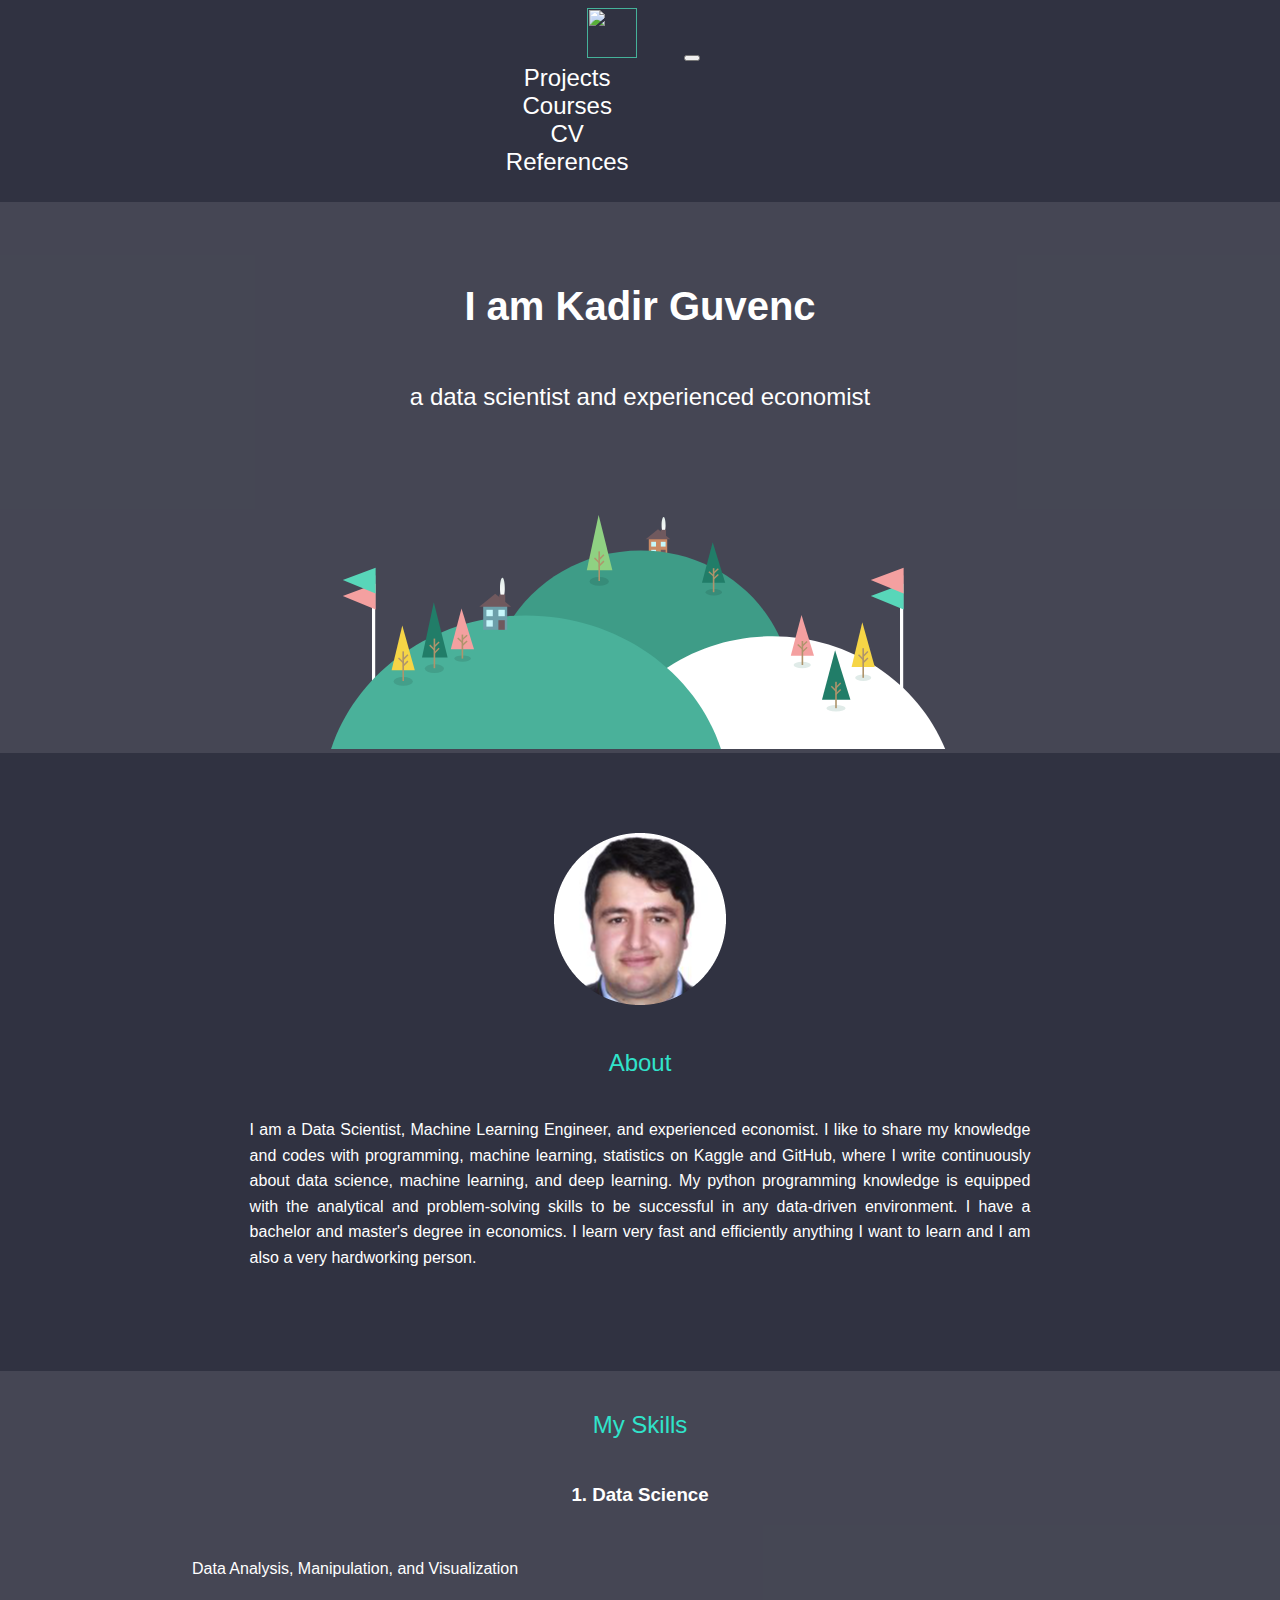
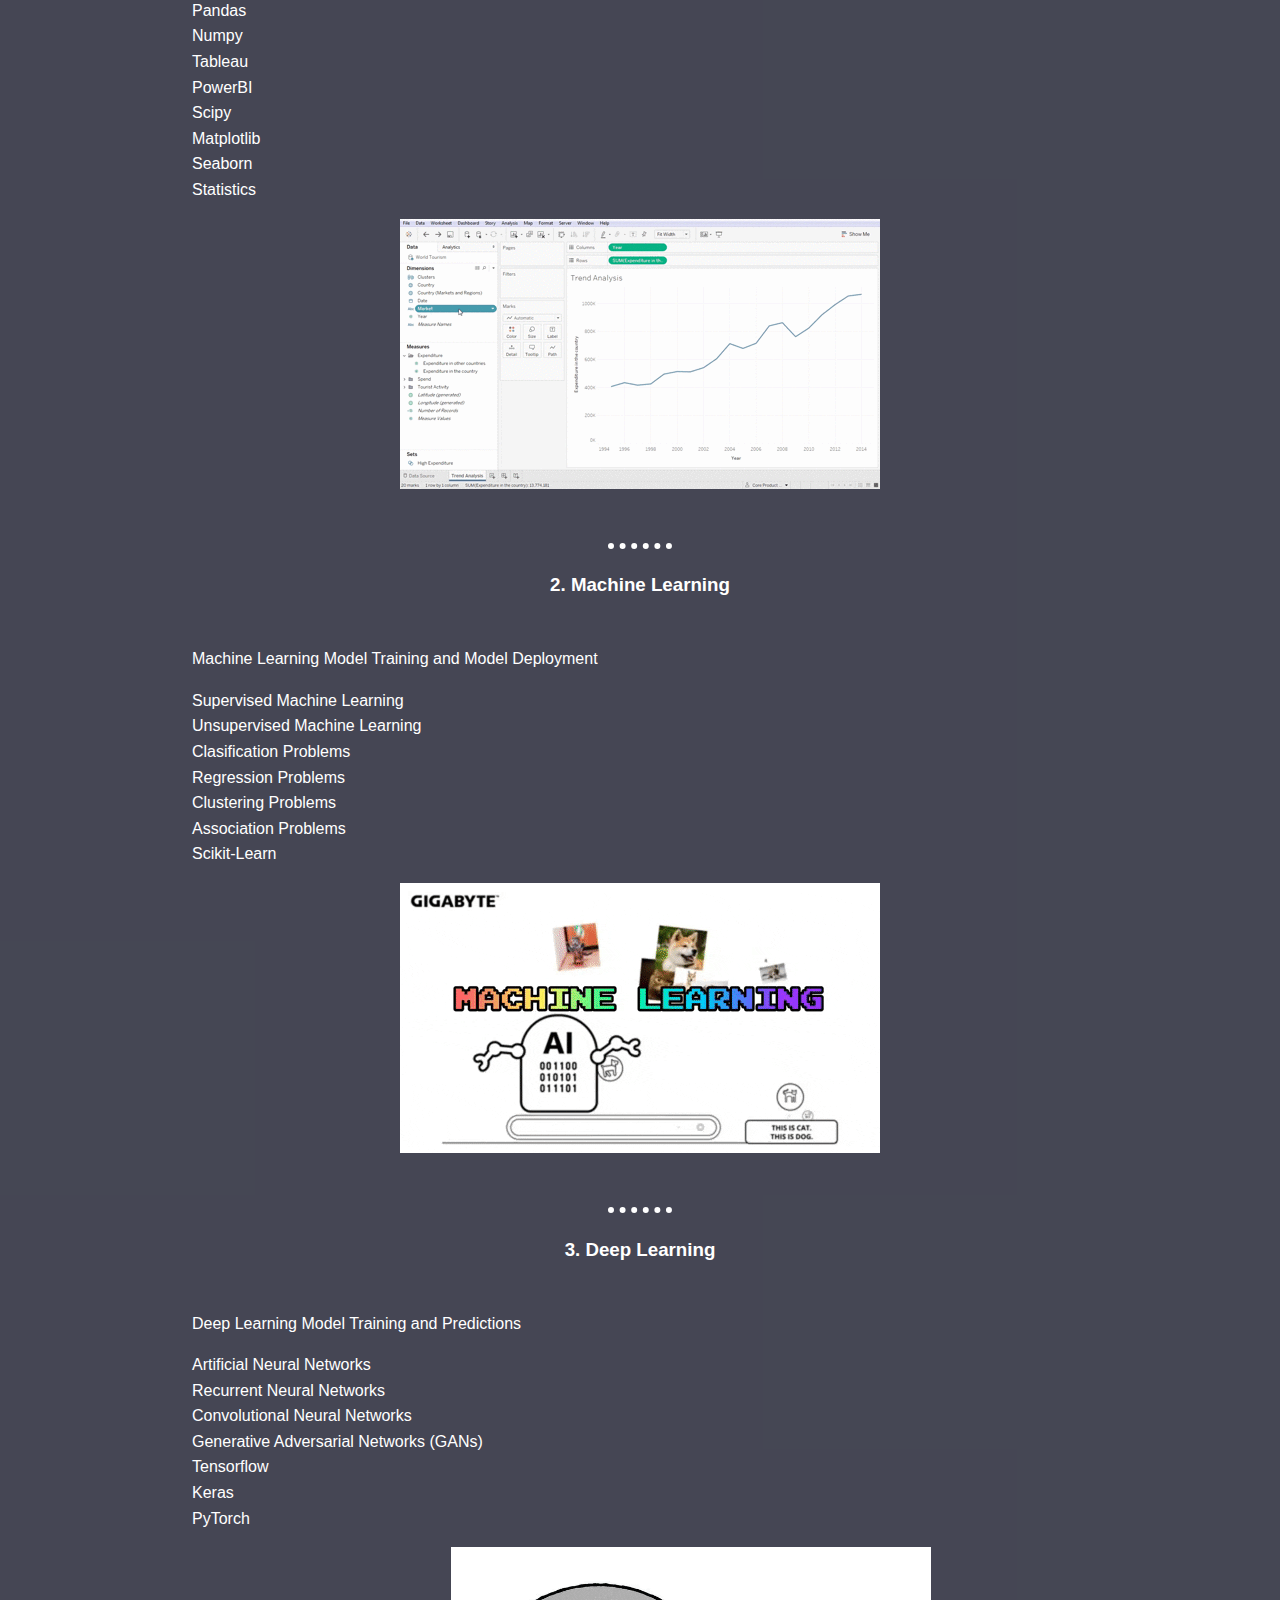
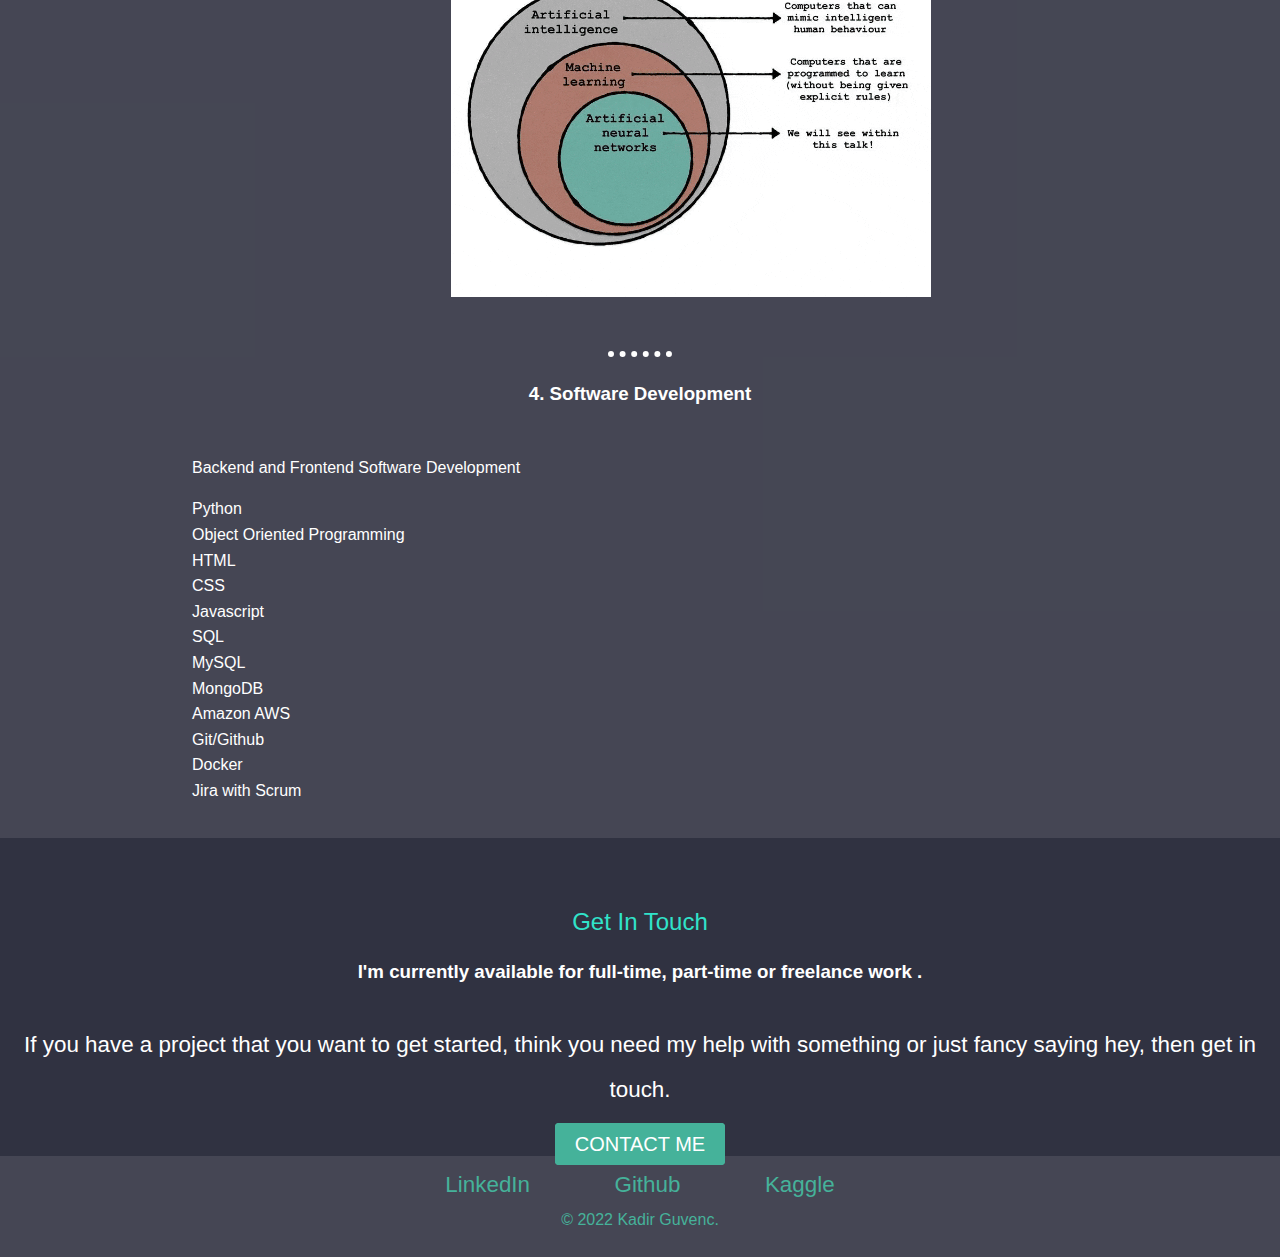
==== commit 4b774a0f: "Update index.html" ====
--- a/index.html
+++ b/index.html
@@ -3,7 +3,7 @@
     <head>
         <meta charset="utf-8">
         <meta http-equiv="X-UA-Compatible" content="IE=edge">
-        <title>Kadir Guvenc</title>
+        <title>Turgut Ozal Guvenc</title>
         <meta name="description" content="">
         <meta name="viewport" content="width=device-width, initial-scale=1">
         <link
@@ -13,7 +13,7 @@
       crossorigin="anonymous"
     />
         <link rel="stylesheet" href="css/styles.css">
-        <link rel="icon" href="images/favicon.ico">
+        <link rel="icon" href="images/turgut.ico">
         <link rel="preconnect" href="https://fonts.googleapis.com">
         
 <link rel="preconnect" href="https://fonts.gstatic.com" crossorigin>
@@ -23,7 +23,7 @@
       <div class="container-fluid">
         <nav class="navbar navbar-expand-lg navbar-dark" style="padding: 0;margin-right: 4.1rem;">
           <a class="navbar-brand" href=""
-            ><img src="images/kadir-round.png" width="50px" height="50px"
+            ><img src="images/turgut.png" width="50px" height="50px"
           /></a>
           <button
             class="navbar-toggler"
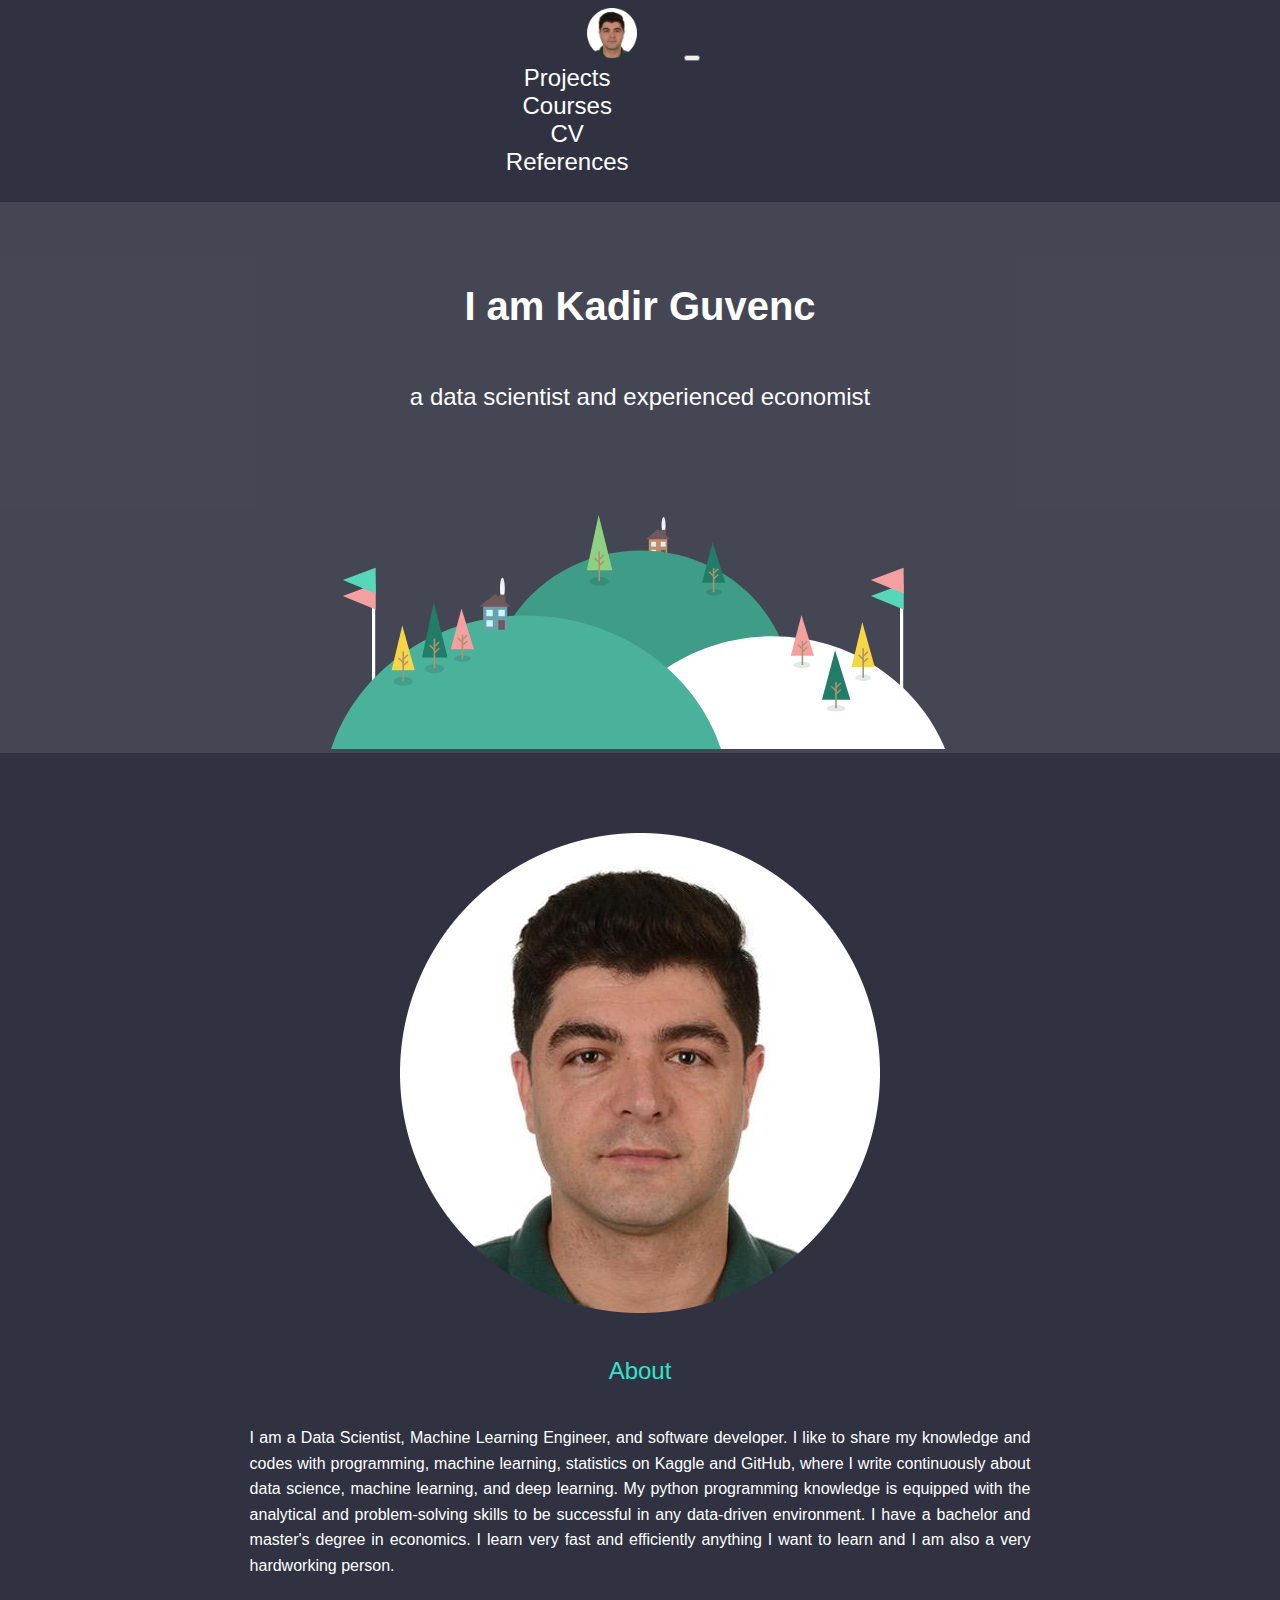
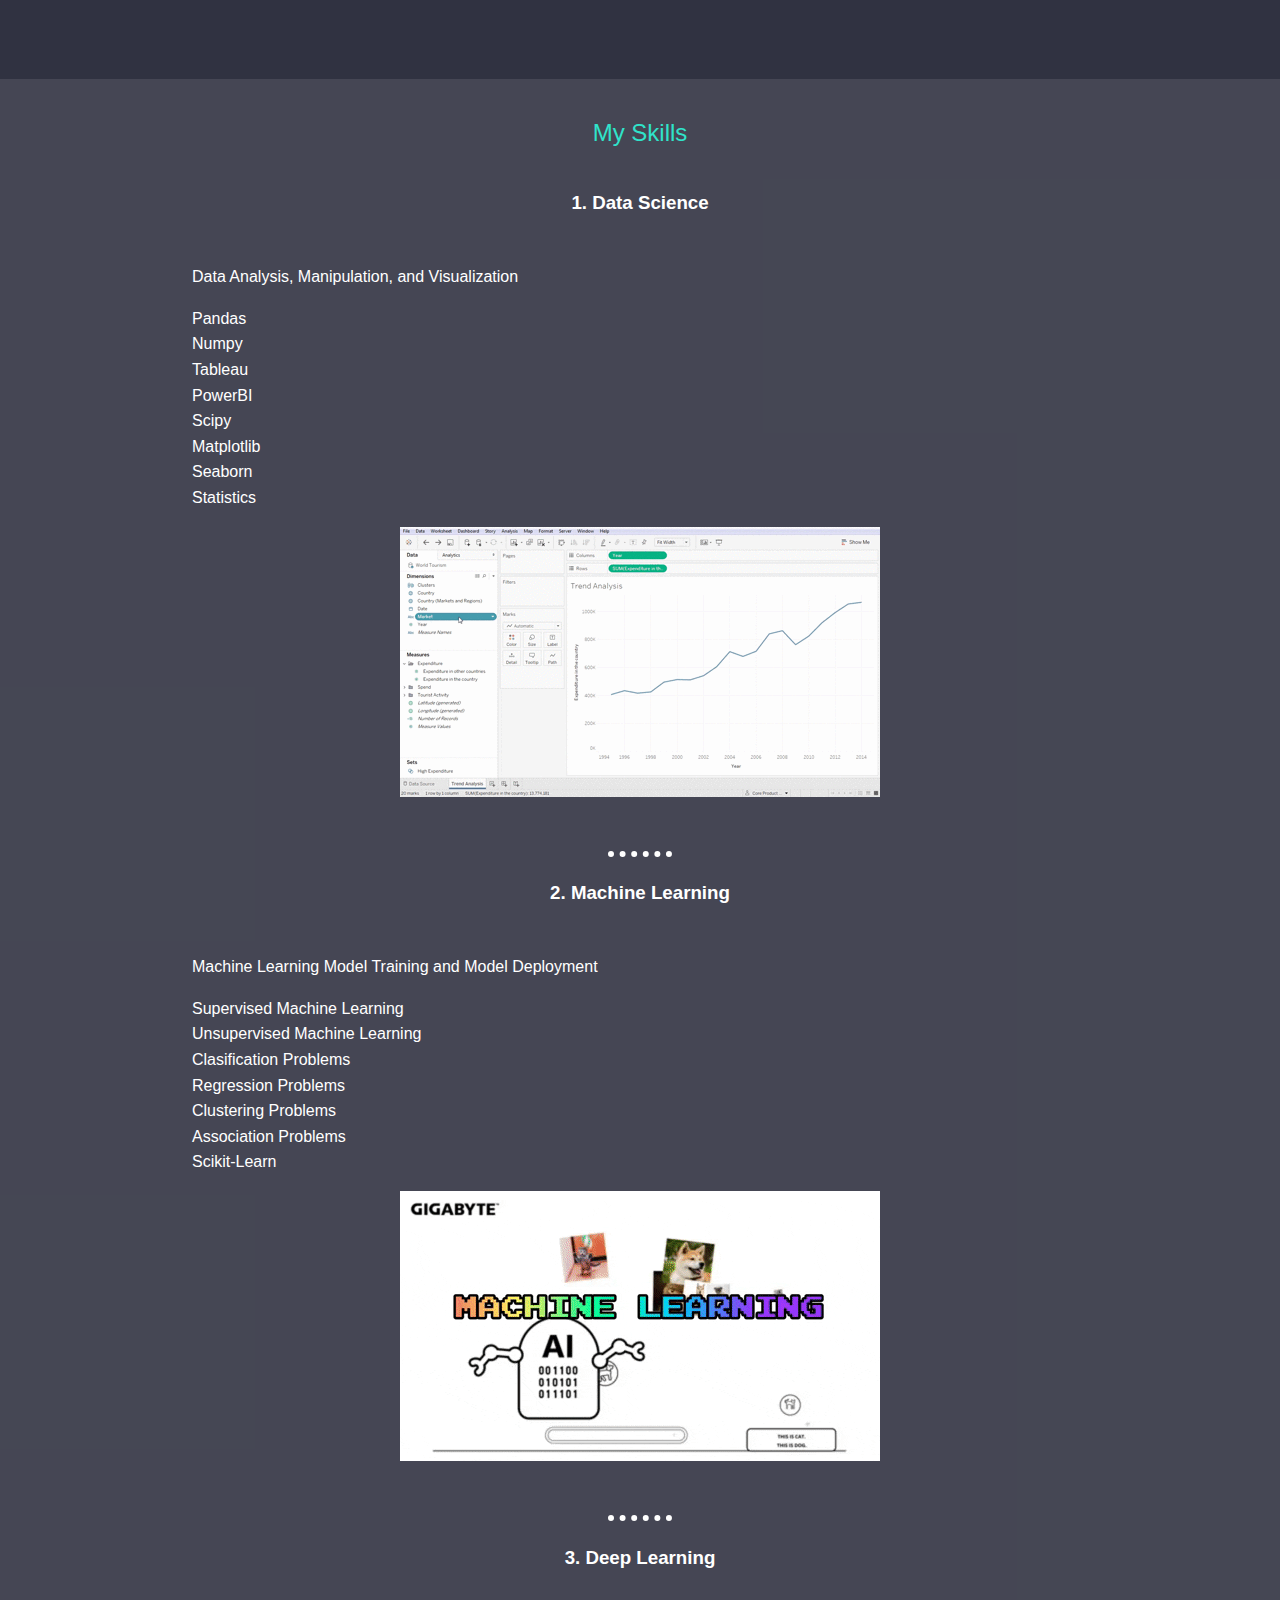
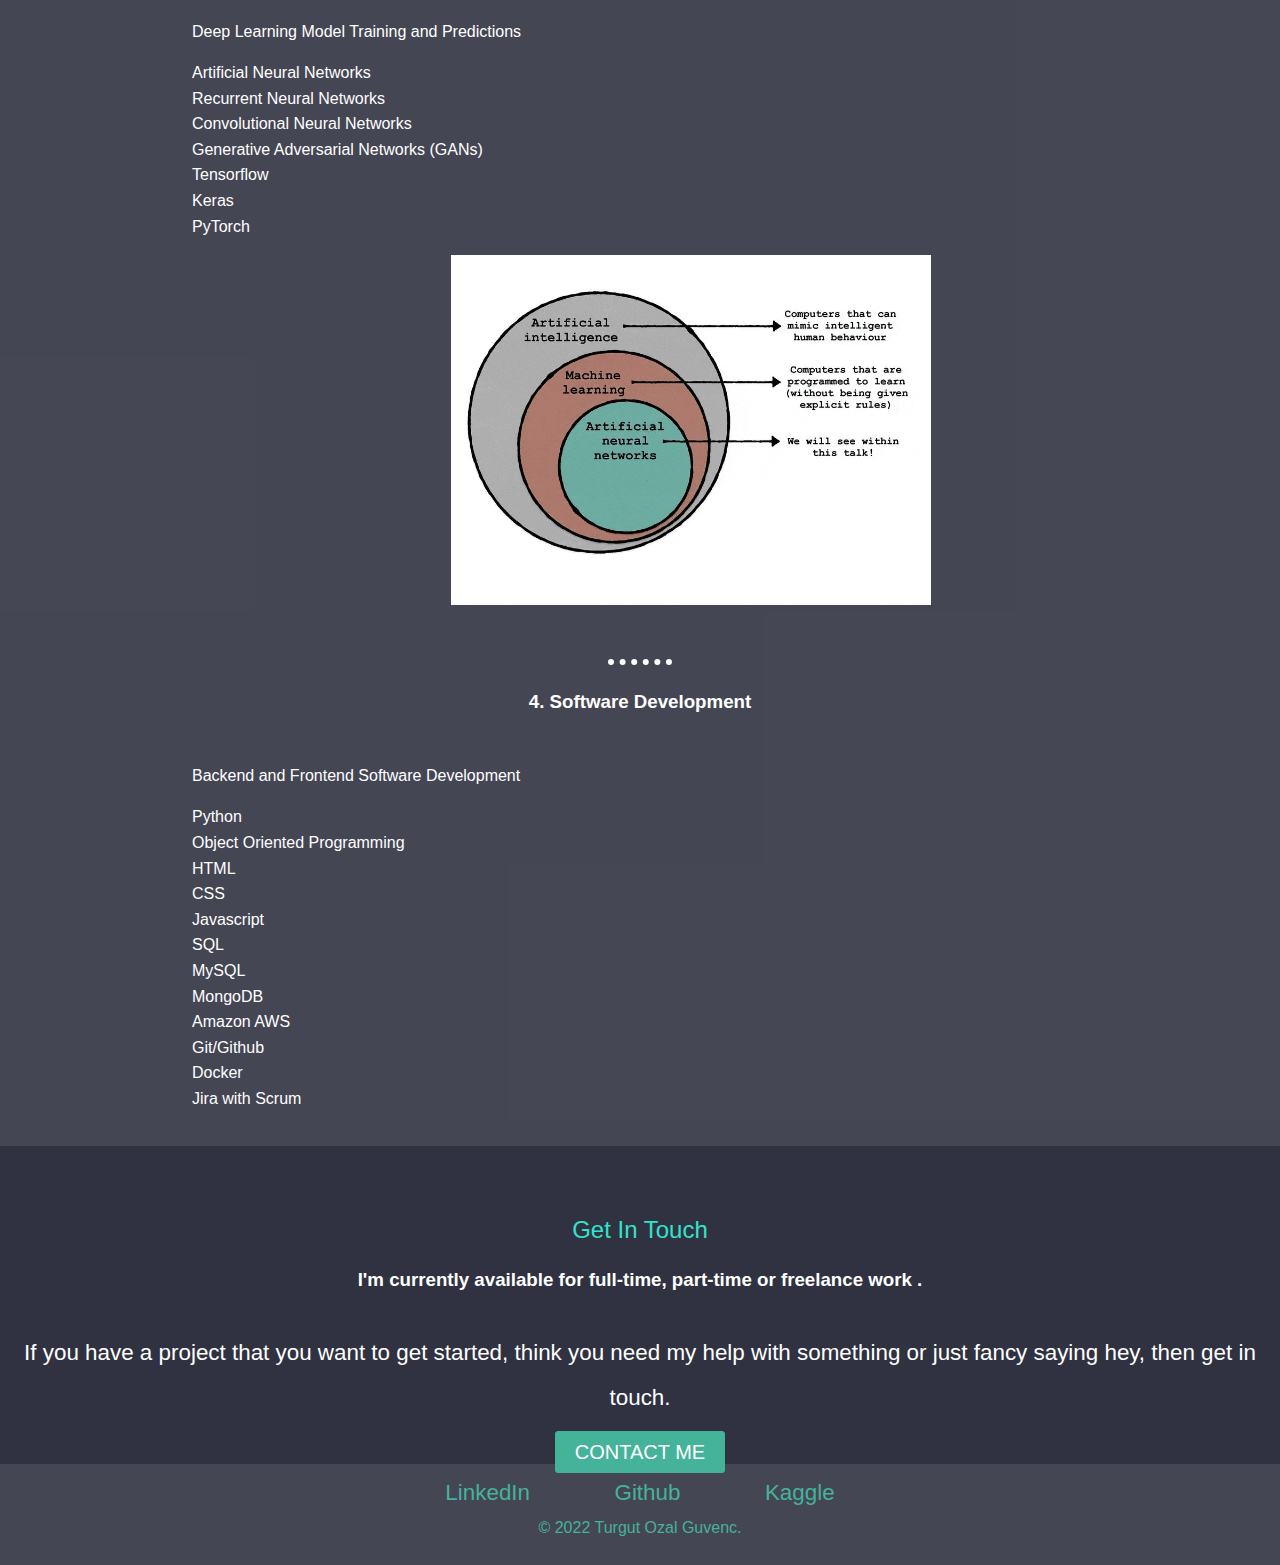
==== commit 36a0d851: "Update index.html" ====
--- a/index.html
+++ b/index.html
@@ -62,9 +62,9 @@
         </div>
         <div class="middle-container">
             <div class="profile">
-              <img src="images/kadir-round.png" alt="">
+              <img src="images/turgut.png" alt="">
               <h2 style="padding-top:20px; padding-bottom:20px">About</h2>
-              <p class="text-about">I am a Data Scientist, Machine Learning Engineer,  and experienced economist. 
+              <p class="text-about">I am a Data Scientist, Machine Learning Engineer,  and software developer. 
                 I like to share my knowledge and codes with programming, machine learning, statistics on Kaggle and GitHub, 
                 where I write continuously about data science, machine learning, and deep learning.  
                 My python programming knowledge is equipped with the analytical and problem-solving skills to be successful in any data-driven environment.
@@ -163,16 +163,16 @@
               <h2>Get In Touch</h2>
               <h3 style="color:#fff">I'm currently available for full-time, part-time or freelance work .</h3>
               <p class="contact-message">If you have a project that you want to get started, think you need my help with something or just fancy saying hey, then get in touch.</p>
-              <a class="btn contactbutton" href="mailto:kgvenc@gmail.com" style="color: #fff;margin-bottom:2%;width:30%: text-size:1.4rem">CONTACT ME</a>
+              <a class="btn contactbutton" href="mailto:turgutguvenc@icloud.com" style="color: #fff;margin-bottom:2%;width:30%: text-size:1.4rem">CONTACT ME</a>
             </div>
           </div>
           
           
           <div class="bottom-container">
-            <a class="footer-link" href="https://www.linkedin.com/in/kadir-g%C3%BCven%C3%A7-b48811123/">LinkedIn</a>
-            <a class="footer-link" href="https://github.com/kadirguvenc1986">Github</a>
-            <a class="footer-link" href="https://www.kaggle.com/kadirgven">Kaggle</a>
-            <p class="footer-copy">© 2022 Kadir Guvenc.</p>
+            <a class="footer-link" href="https://www.linkedin.com/in/turgut-ozal-guvenc/">LinkedIn</a>
+            <a class="footer-link" href="https://github.com/turgutguvenc">Github</a>
+            <a class="footer-link" href="https://www.kaggle.com/turgutguvenc">Kaggle</a>
+            <p class="footer-copy">© 2022 Turgut Ozal Guvenc.</p>
           </div>
           
        
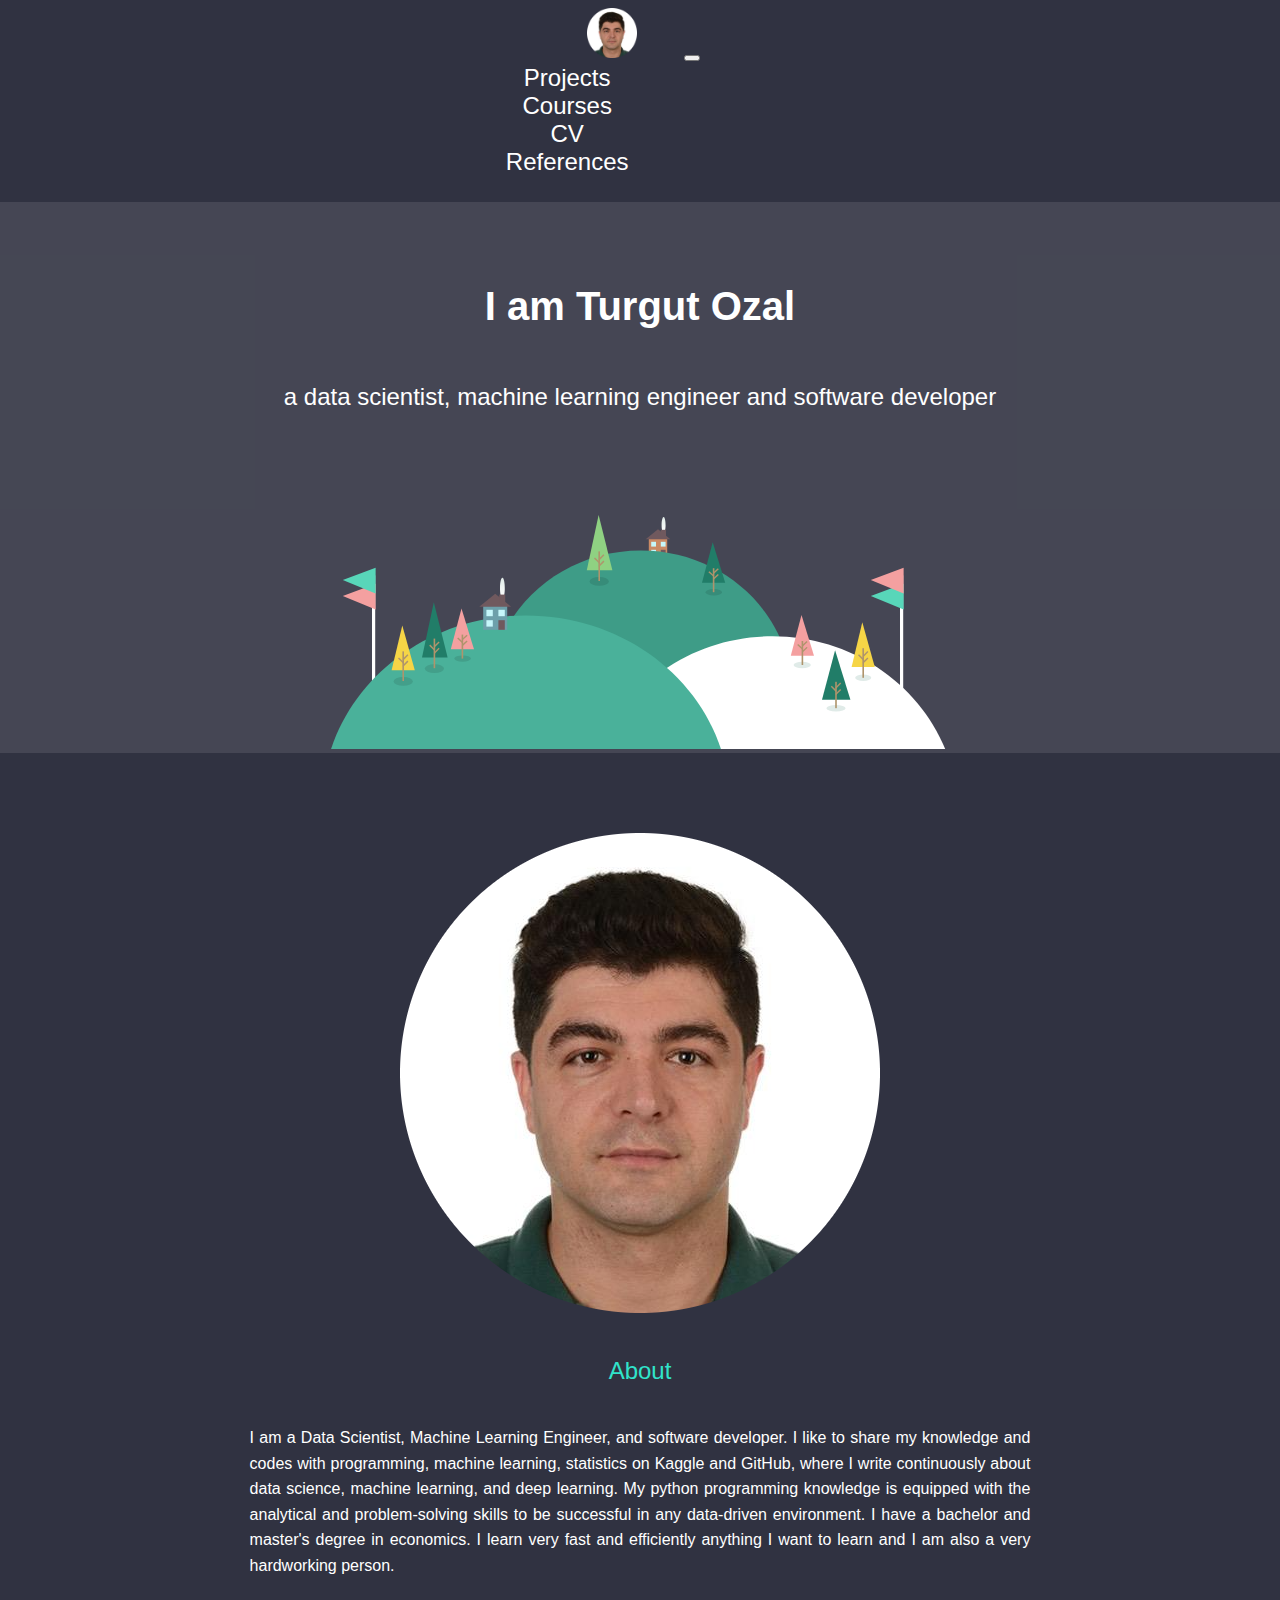
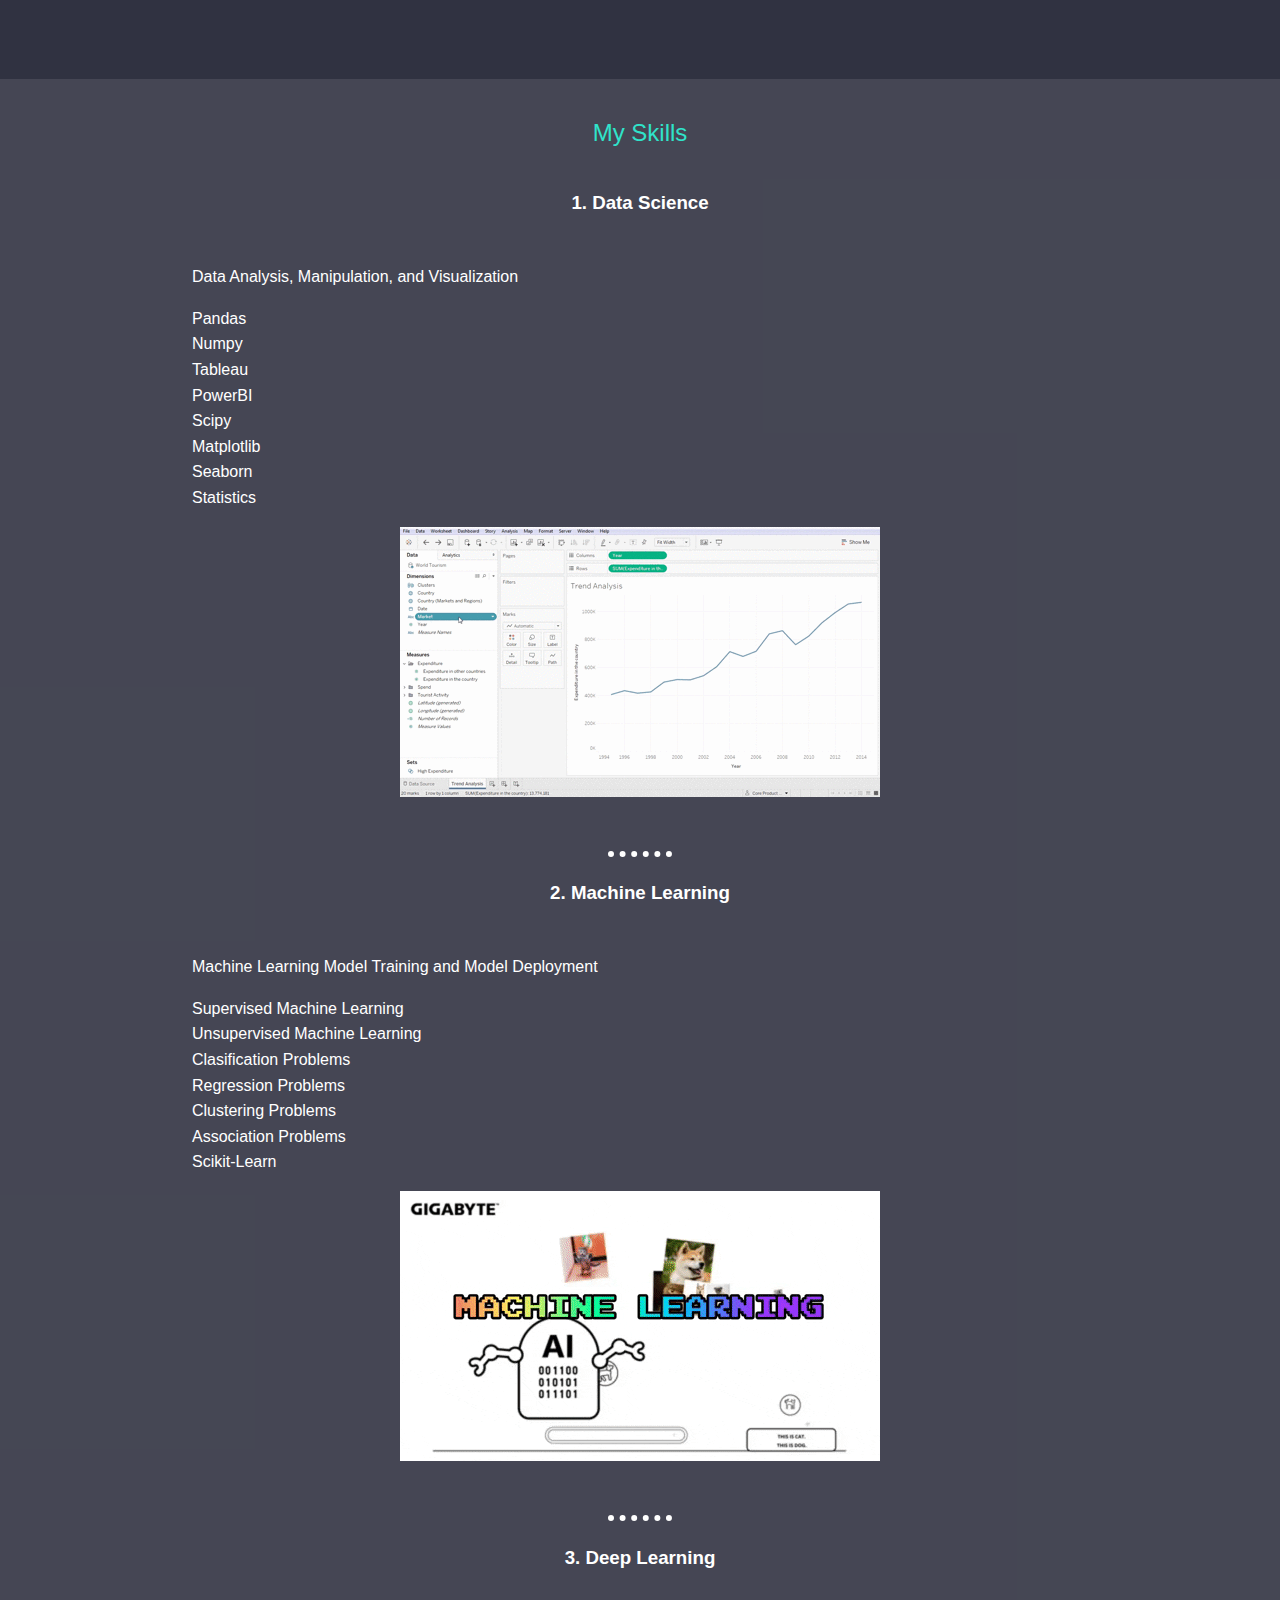
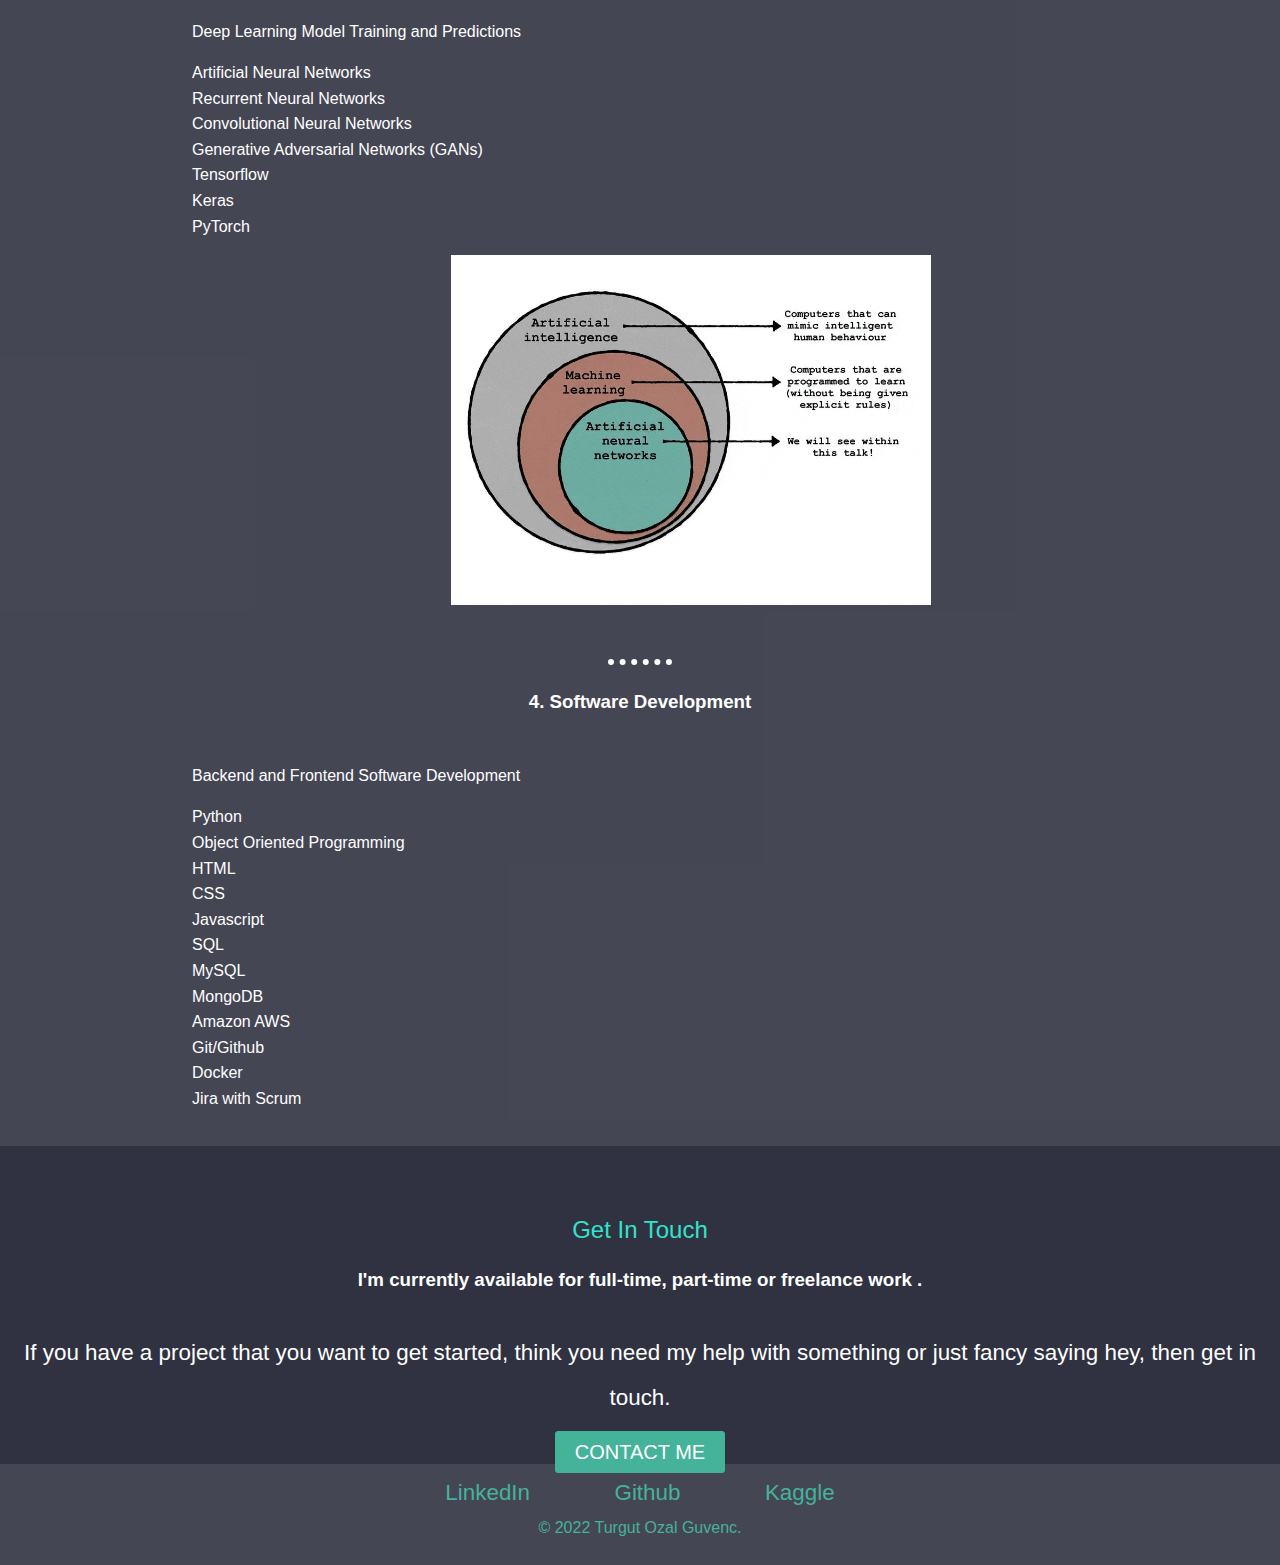
==== commit 31c6ed46: "Update index.html" ====
--- a/index.html
+++ b/index.html
@@ -55,8 +55,8 @@
         </nav>
       </div>
         <div class="top-container">
-            <h1 class="myname">I am Kadir Guvenc</h1>
-            <p class="occupation">a data scientist and experienced economist</p>
+            <h1 class="myname">I am Turgut Ozal</h1>
+            <p class="occupation">a data scientist, machine learning engineer and software developer</p>
             <object class="mountain"  data="images/land.svg" width="300" height="300"> </object>
 
         </div>
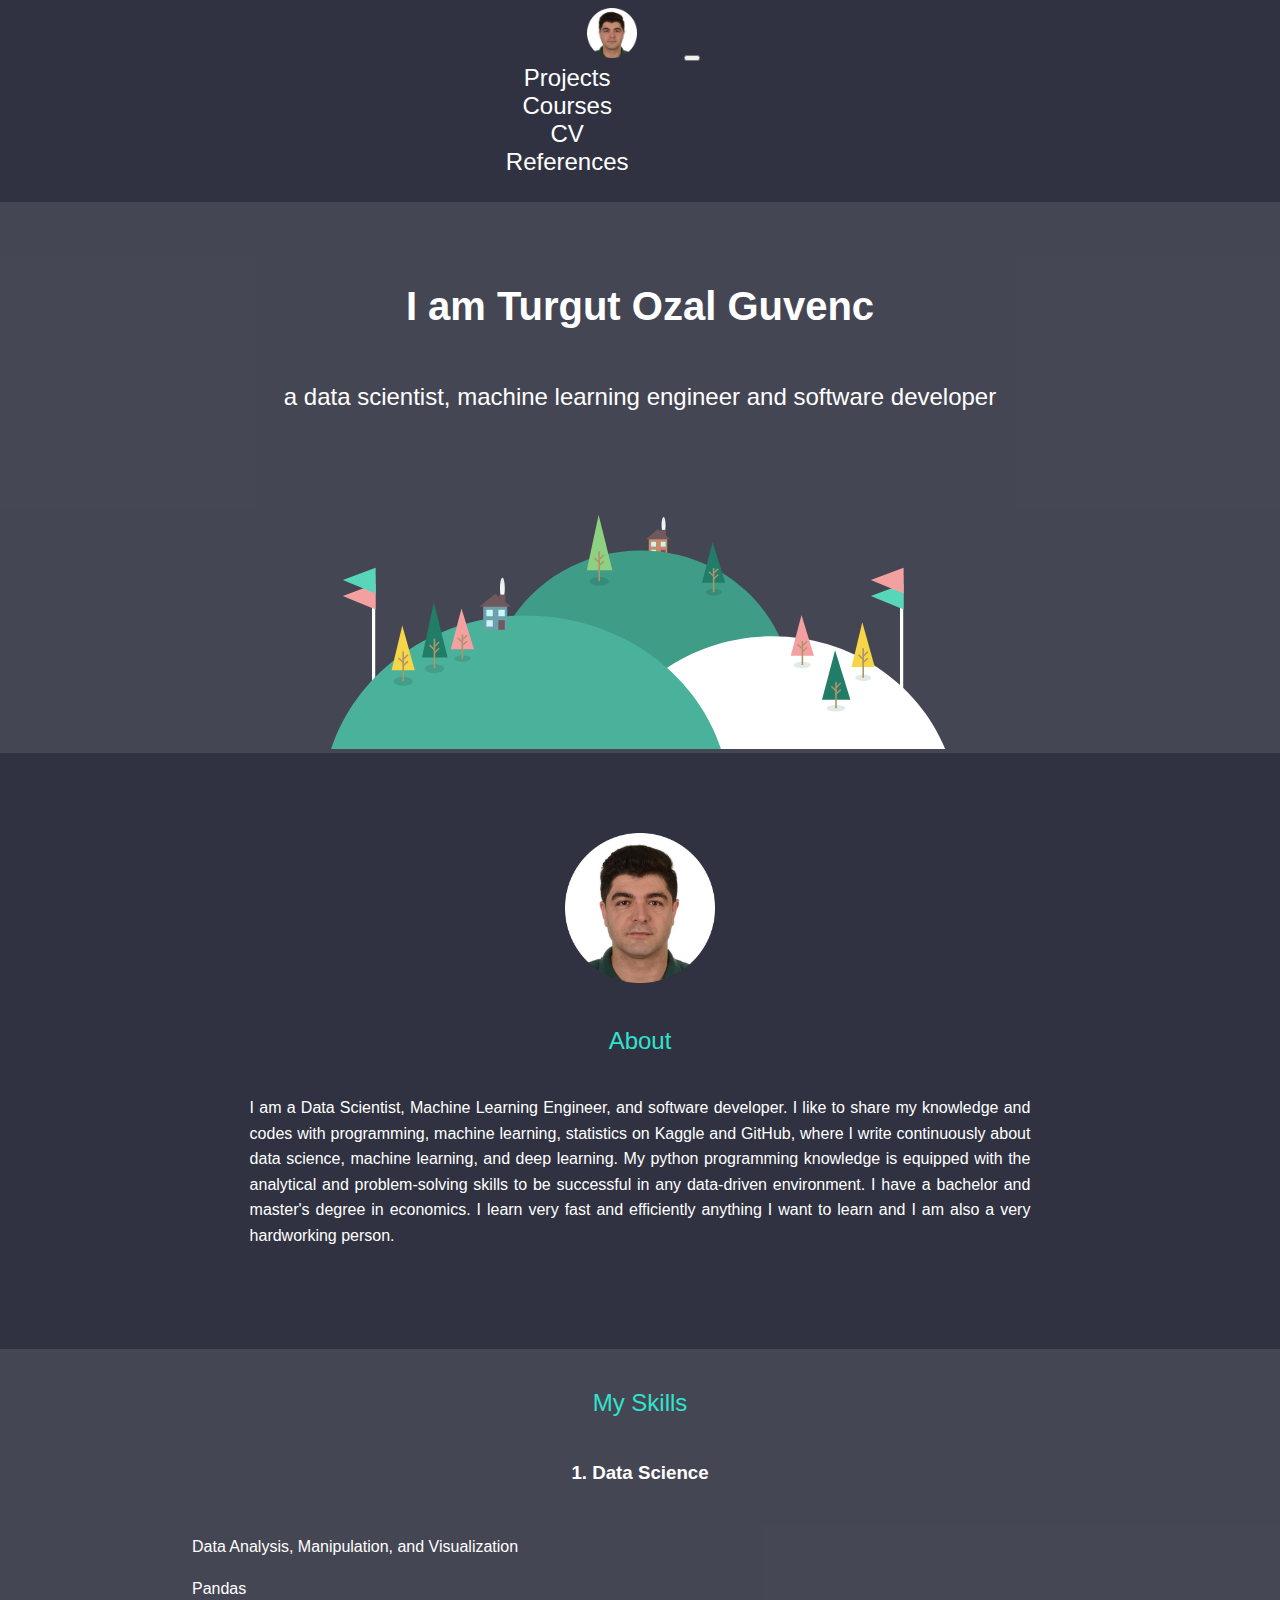
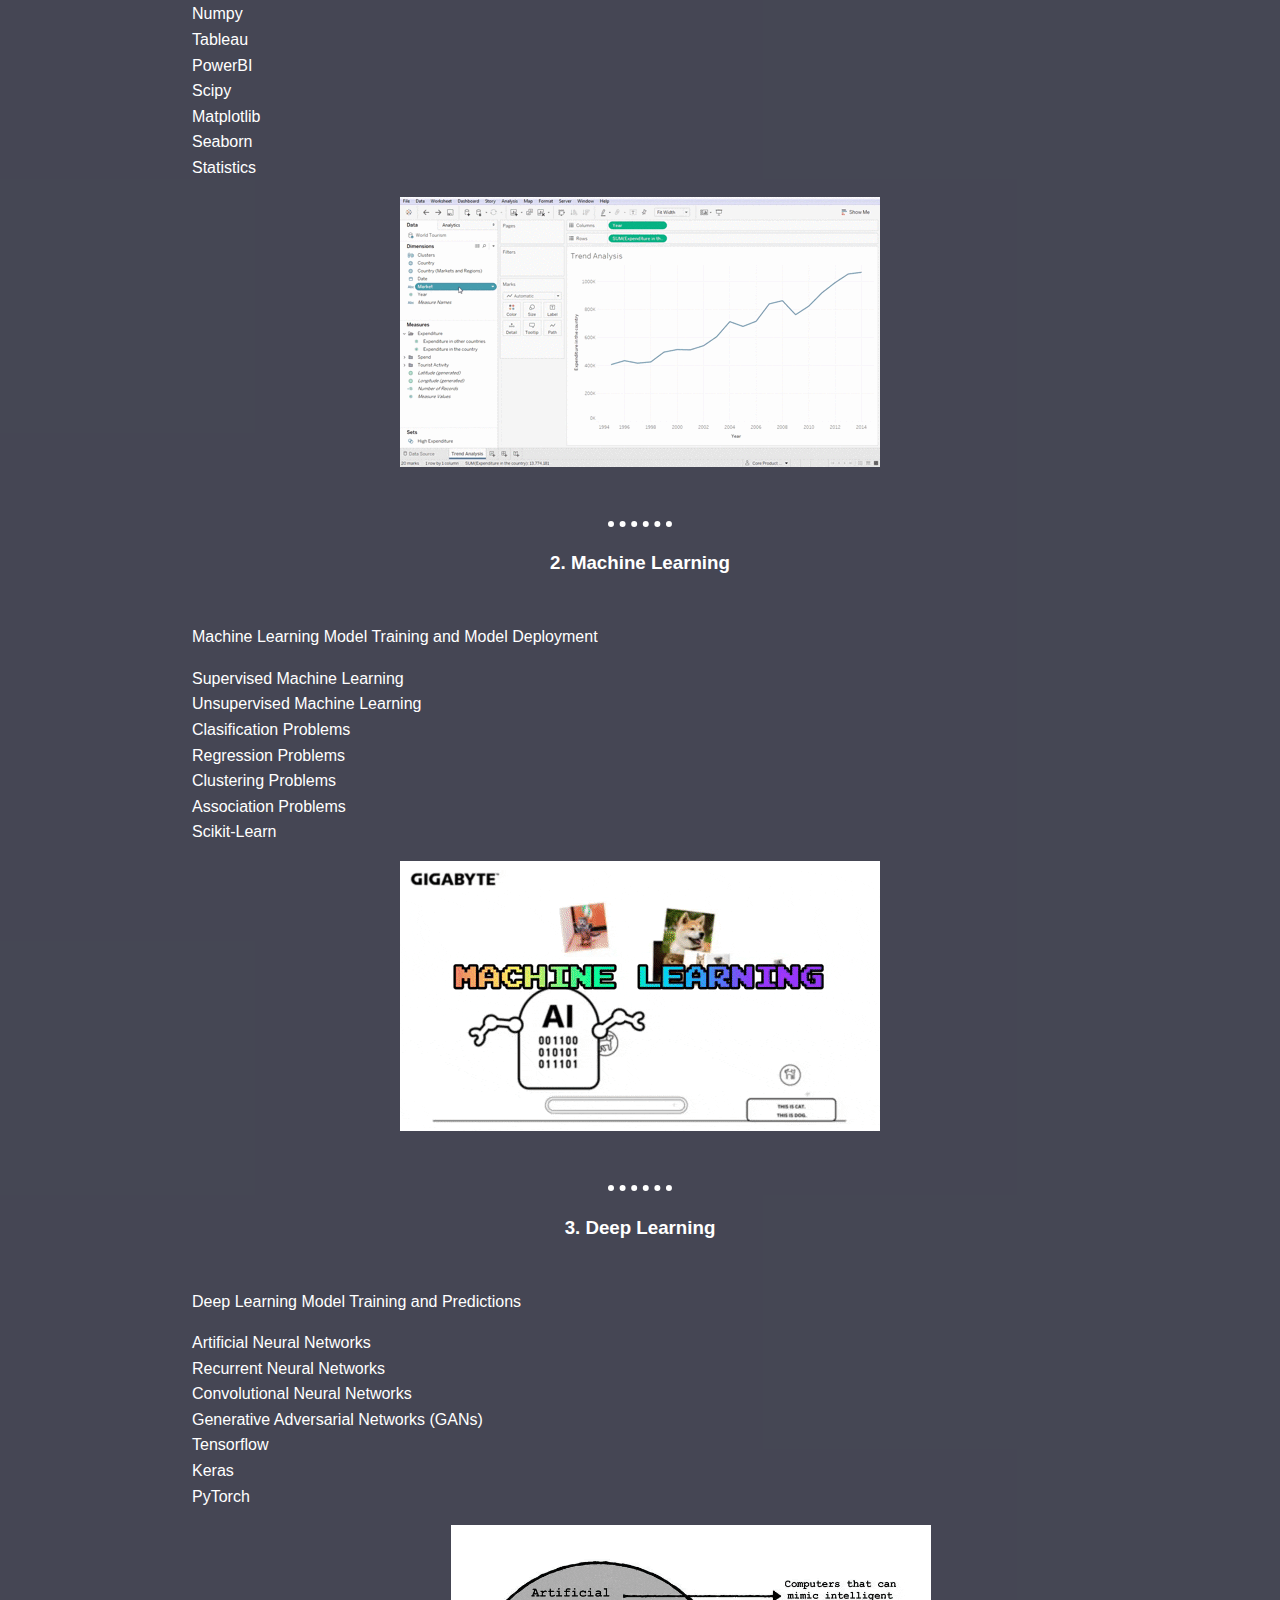
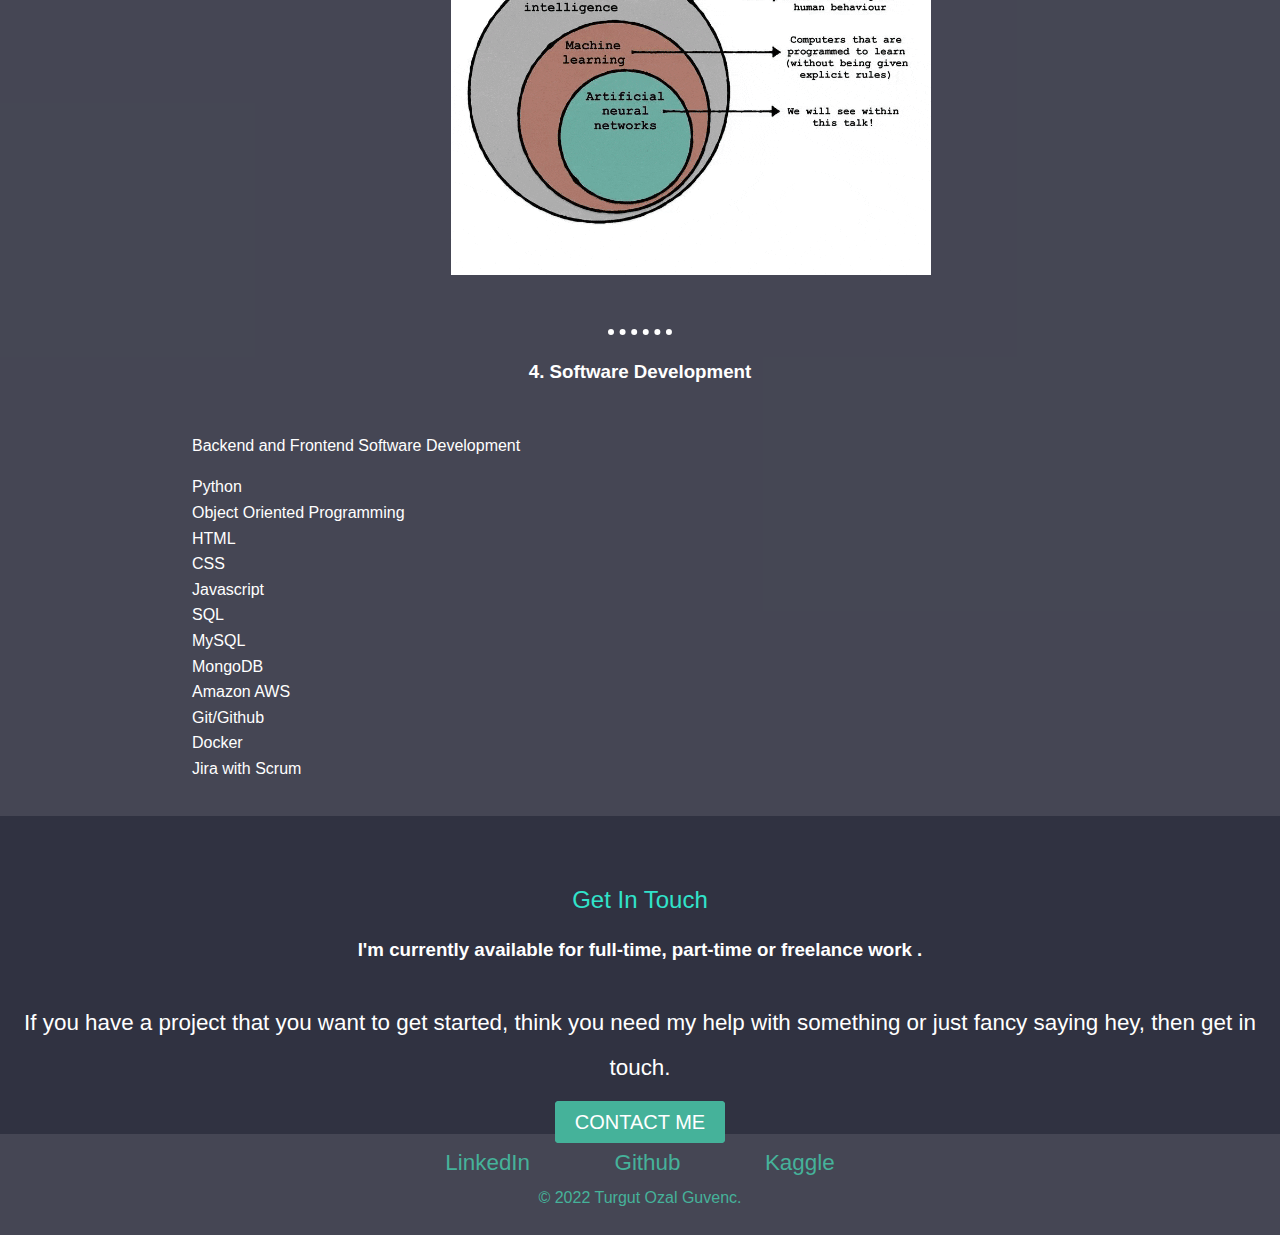
==== commit 4fcdcefd: "Update index.html" ====
--- a/index.html
+++ b/index.html
@@ -55,14 +55,14 @@
         </nav>
       </div>
         <div class="top-container">
-            <h1 class="myname">I am Turgut Ozal</h1>
+            <h1 class="myname">I am Turgut Ozal Guvenc</h1>
             <p class="occupation">a data scientist, machine learning engineer and software developer</p>
             <object class="mountain"  data="images/land.svg" width="300" height="300"> </object>
 
         </div>
         <div class="middle-container">
             <div class="profile">
-              <img src="images/turgut.png" alt="">
+              <img src="images/turgut.png" alt="" style="width="150" height="150"">
               <h2 style="padding-top:20px; padding-bottom:20px">About</h2>
               <p class="text-about">I am a Data Scientist, Machine Learning Engineer,  and software developer. 
                 I like to share my knowledge and codes with programming, machine learning, statistics on Kaggle and GitHub, 
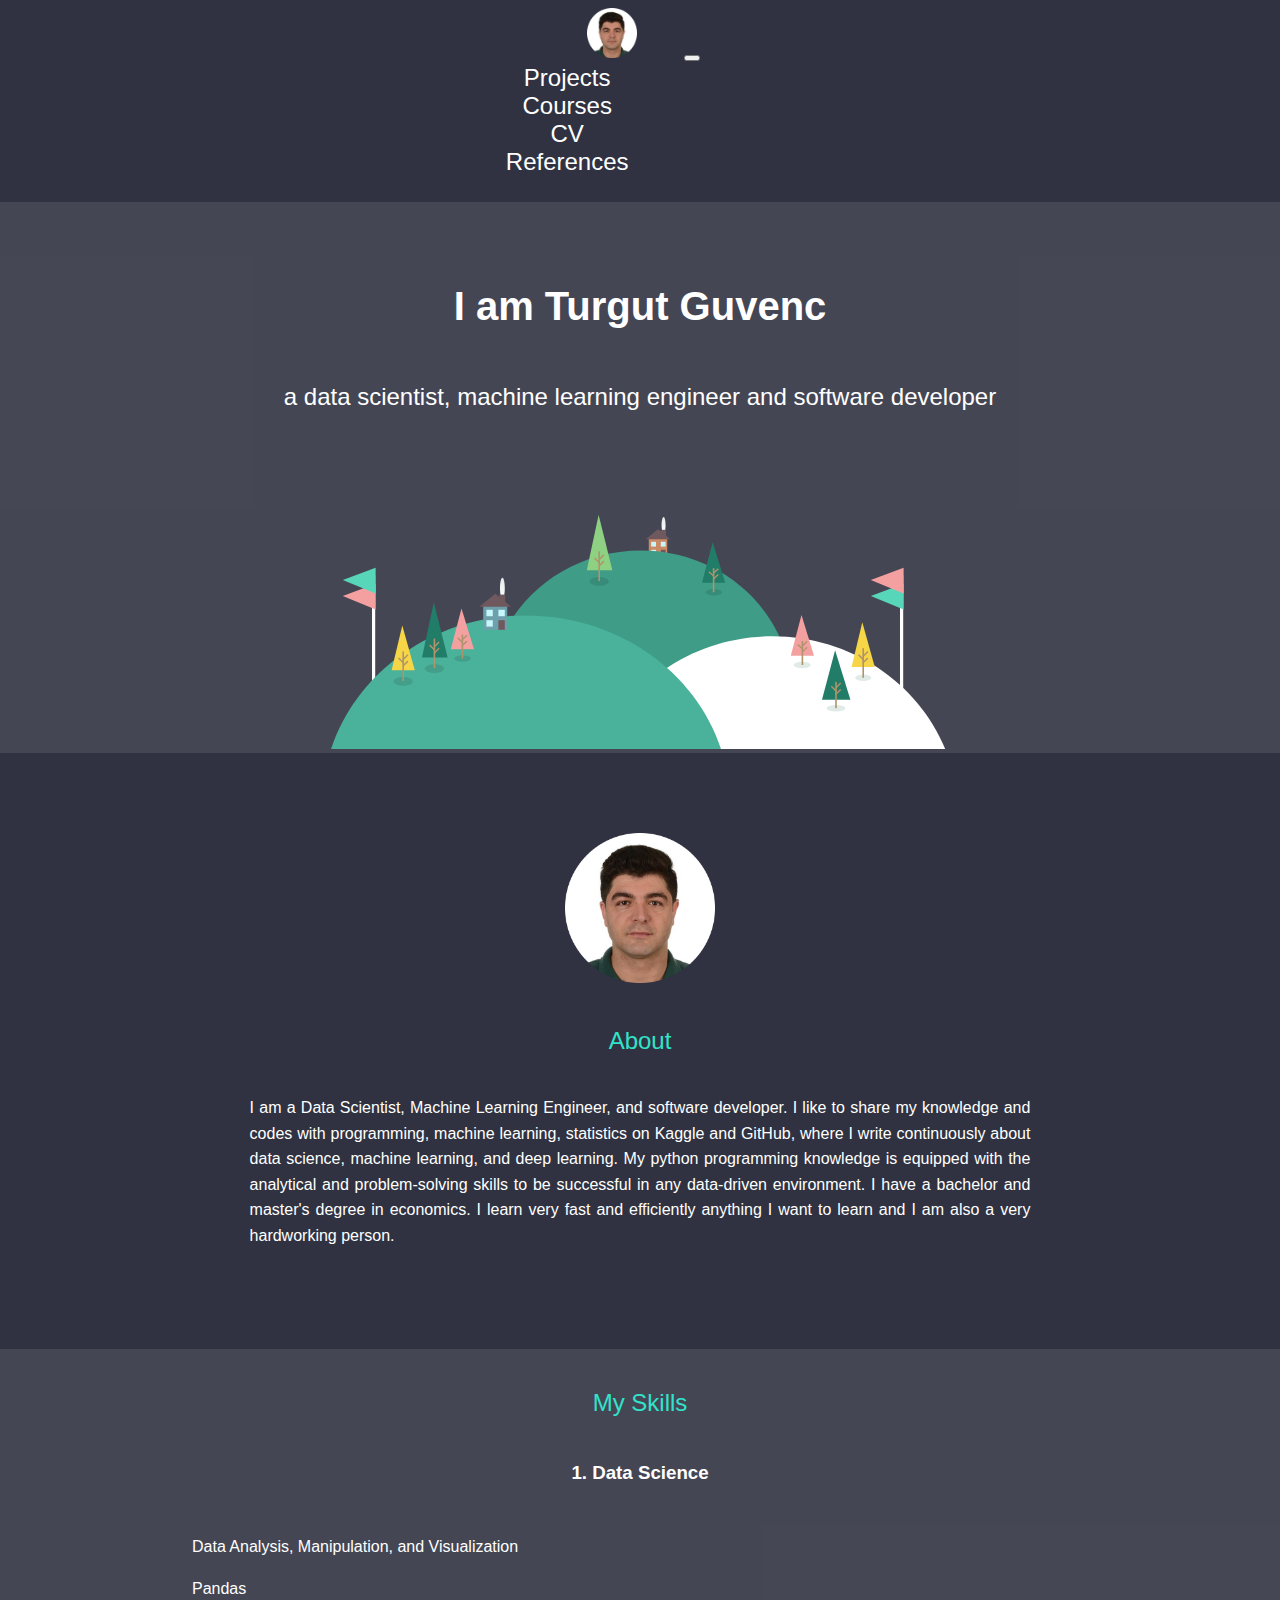
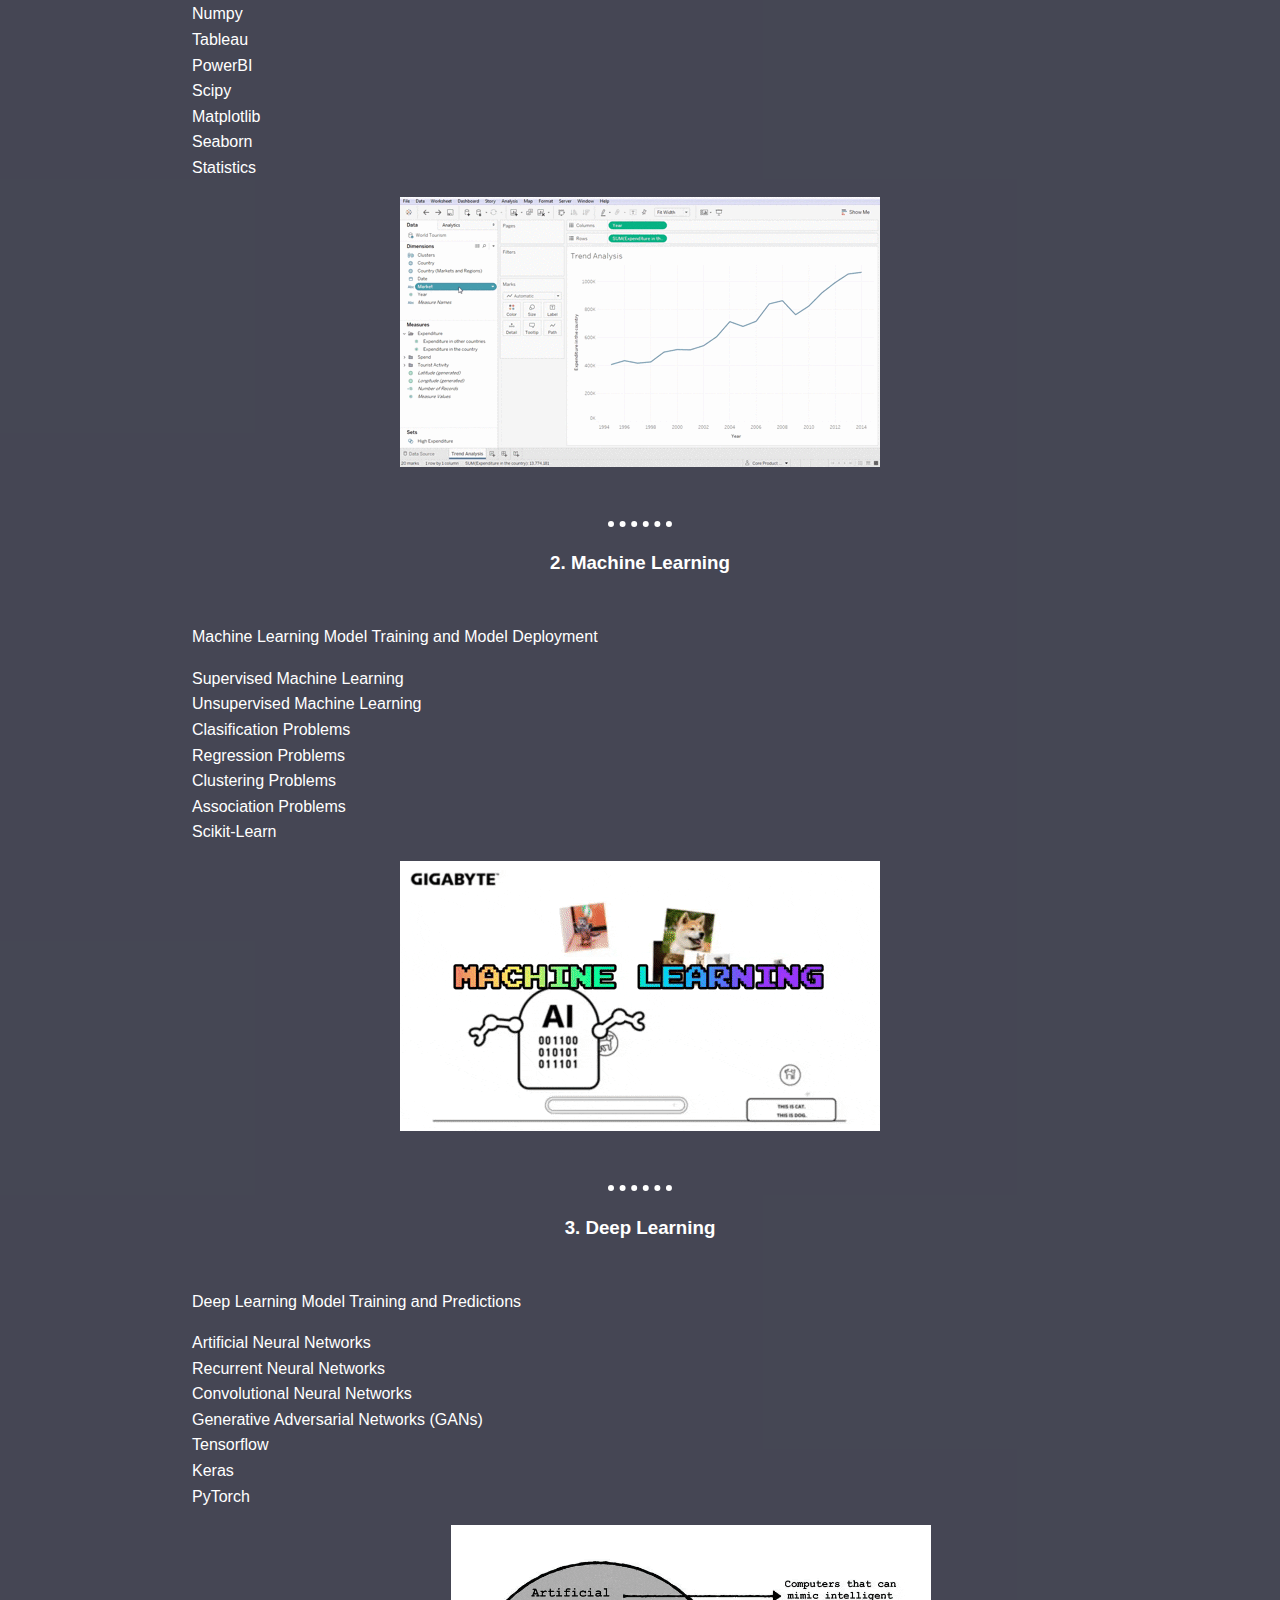
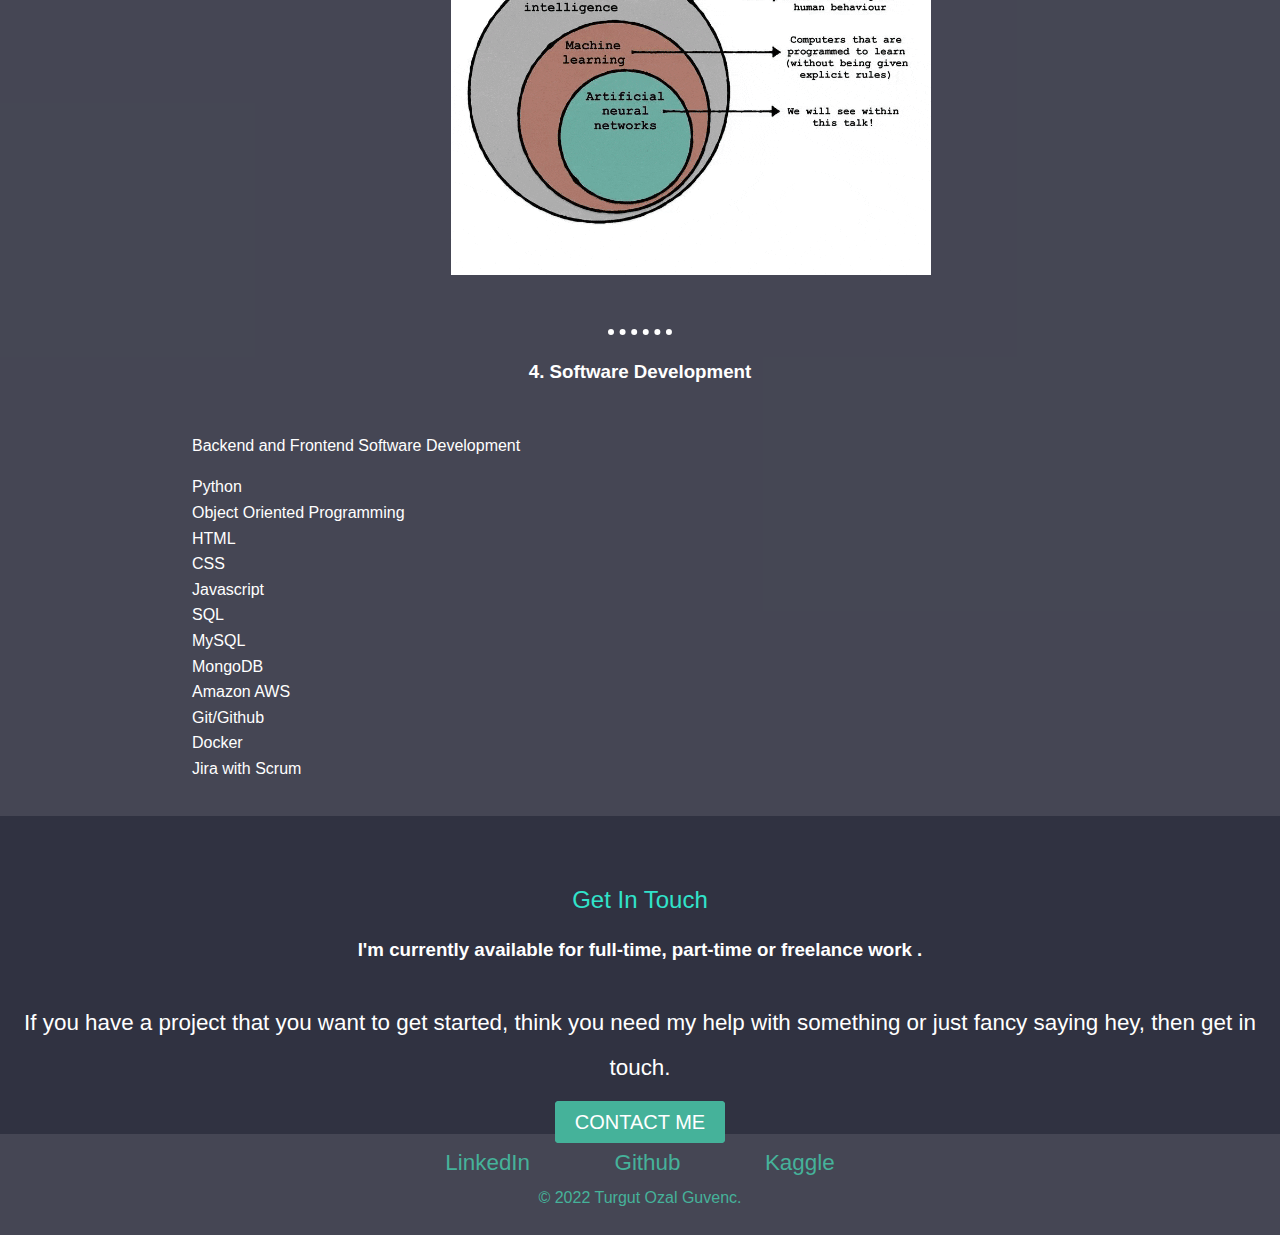
==== commit 4b124f10: "Update index.html" ====
--- a/index.html
+++ b/index.html
@@ -55,7 +55,7 @@
         </nav>
       </div>
         <div class="top-container">
-            <h1 class="myname">I am Turgut Ozal Guvenc</h1>
+            <h1 class="myname">I am Turgut Guvenc</h1>
             <p class="occupation">a data scientist, machine learning engineer and software developer</p>
             <object class="mountain"  data="images/land.svg" width="300" height="300"> </object>
 
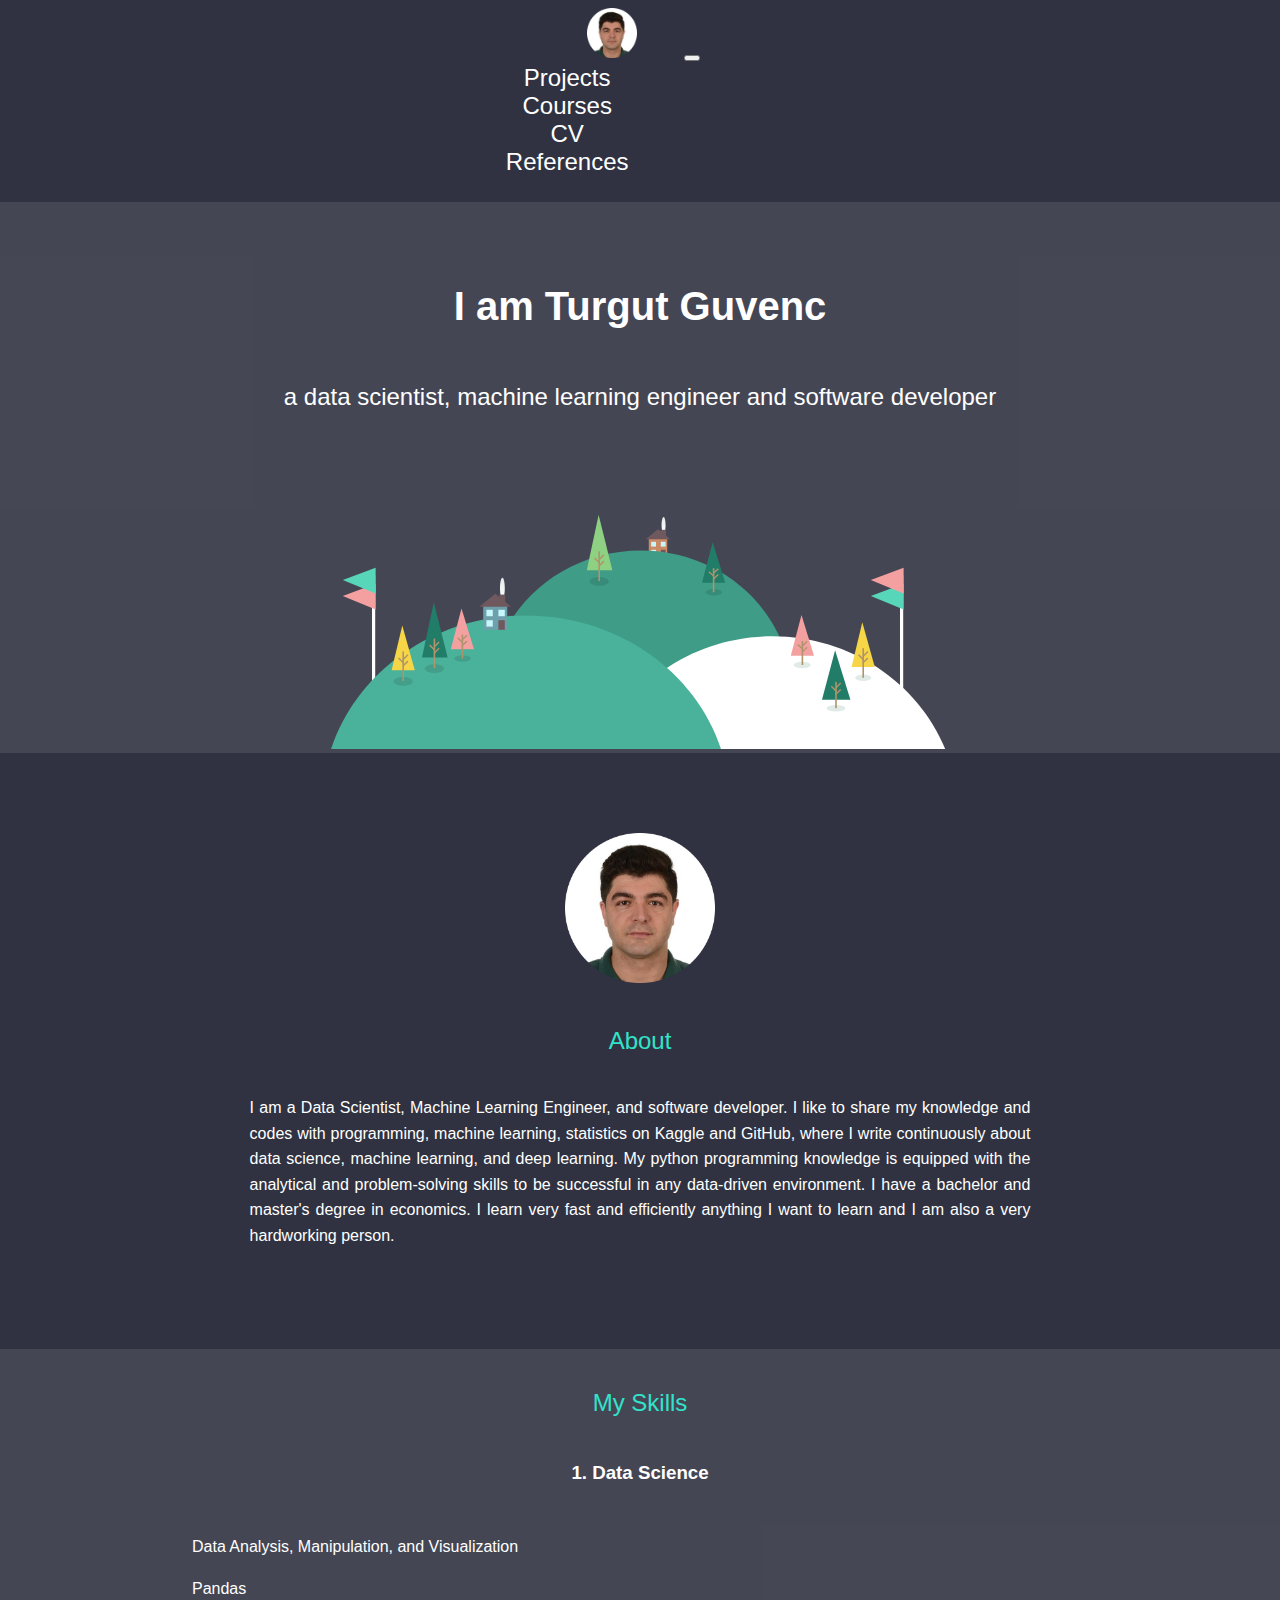
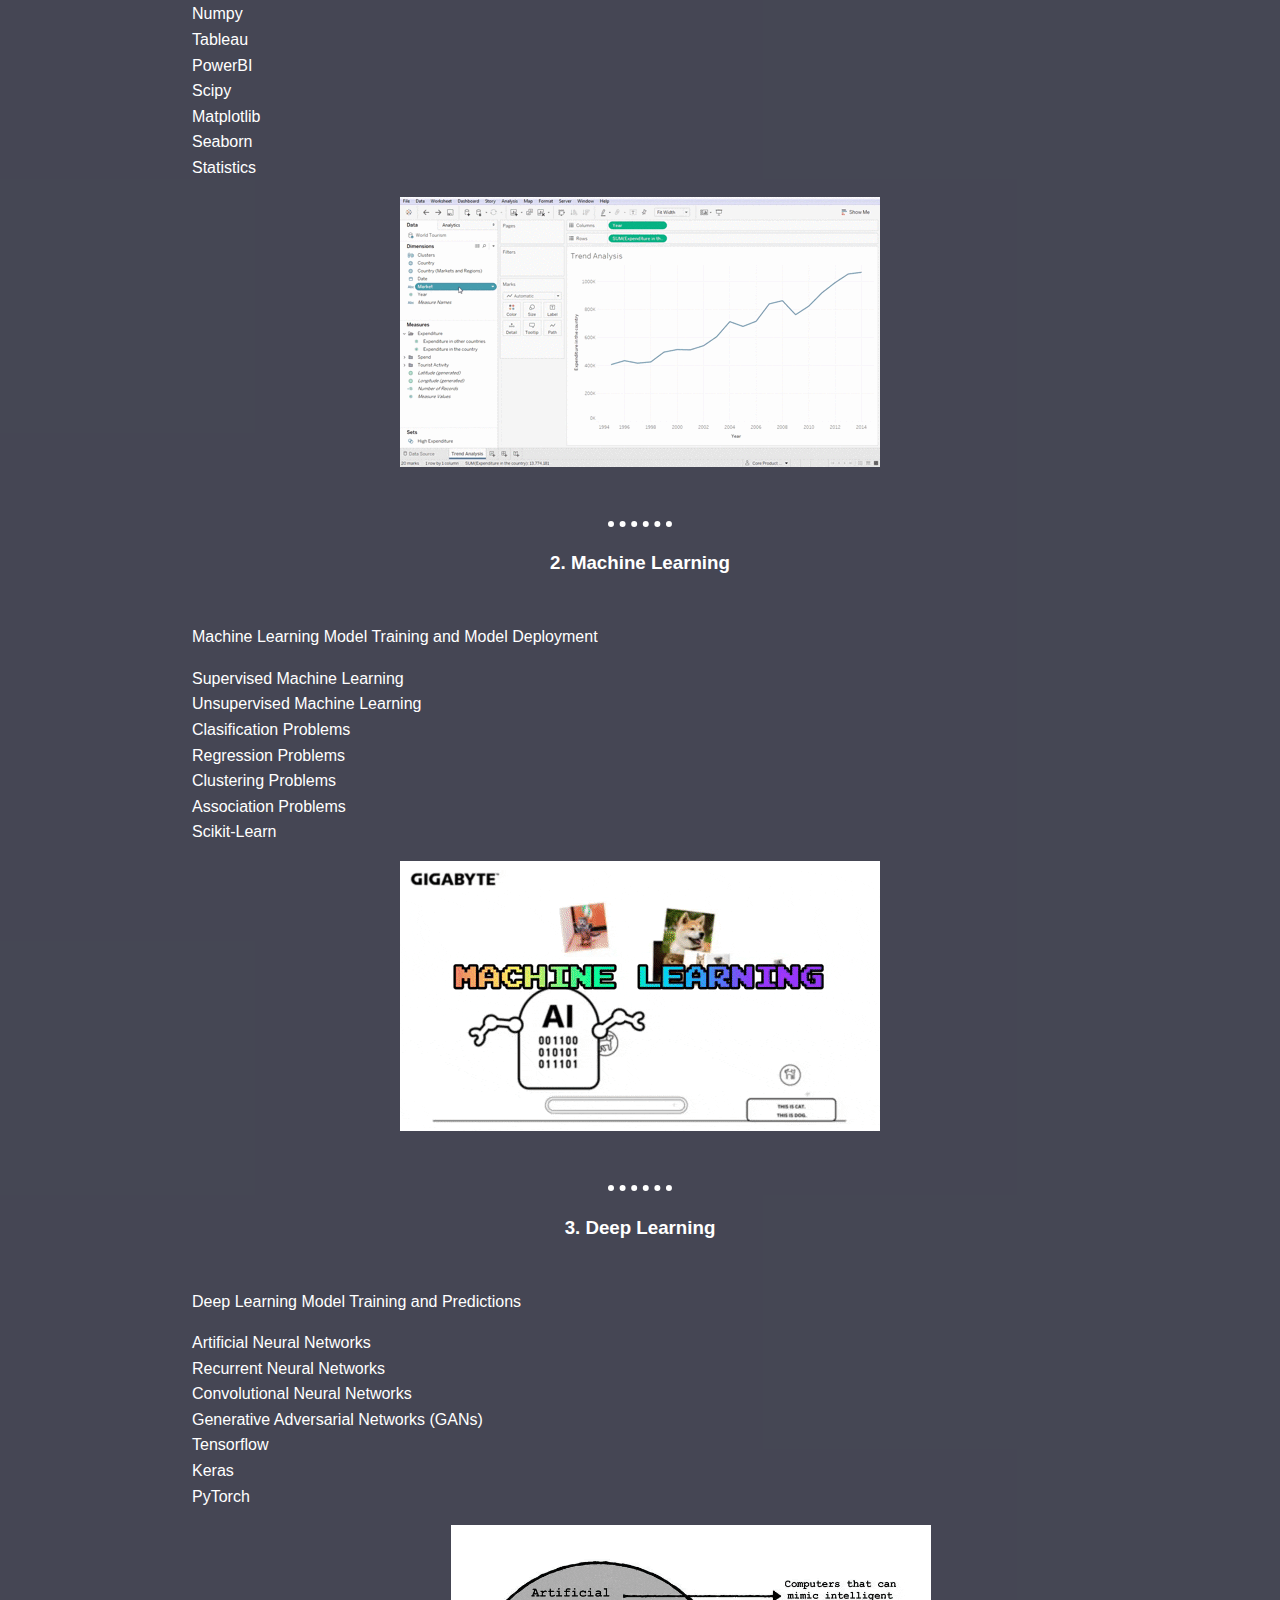
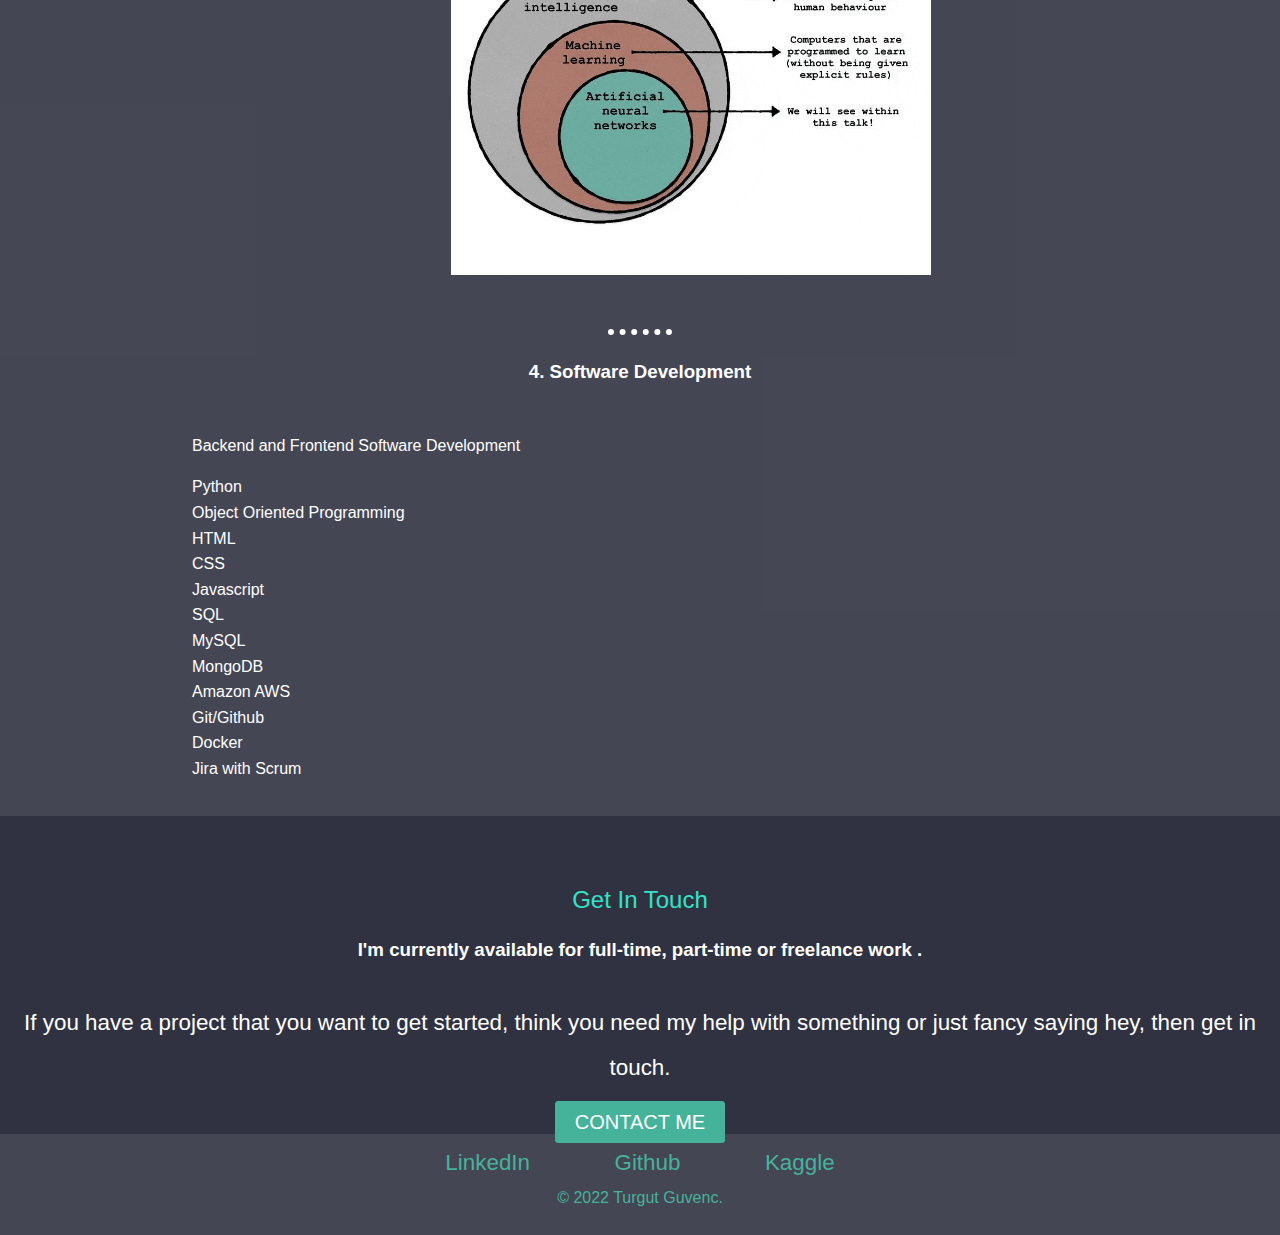
==== commit 9dbd8da2: "Update index.html" ====
--- a/index.html
+++ b/index.html
@@ -3,7 +3,7 @@
     <head>
         <meta charset="utf-8">
         <meta http-equiv="X-UA-Compatible" content="IE=edge">
-        <title>Turgut Ozal Guvenc</title>
+        <title>Turgut Guvenc</title>
         <meta name="description" content="">
         <meta name="viewport" content="width=device-width, initial-scale=1">
         <link
@@ -169,10 +169,10 @@
           
           
           <div class="bottom-container">
-            <a class="footer-link" href="https://www.linkedin.com/in/turgut-ozal-guvenc/">LinkedIn</a>
+            <a class="footer-link" href="https://www.linkedin.com/in/turgut-guvenc/">LinkedIn</a>
             <a class="footer-link" href="https://github.com/turgutguvenc">Github</a>
             <a class="footer-link" href="https://www.kaggle.com/turgutguvenc">Kaggle</a>
-            <p class="footer-copy">© 2022 Turgut Ozal Guvenc.</p>
+            <p class="footer-copy">© 2022 Turgut Guvenc.</p>
           </div>
           
        
